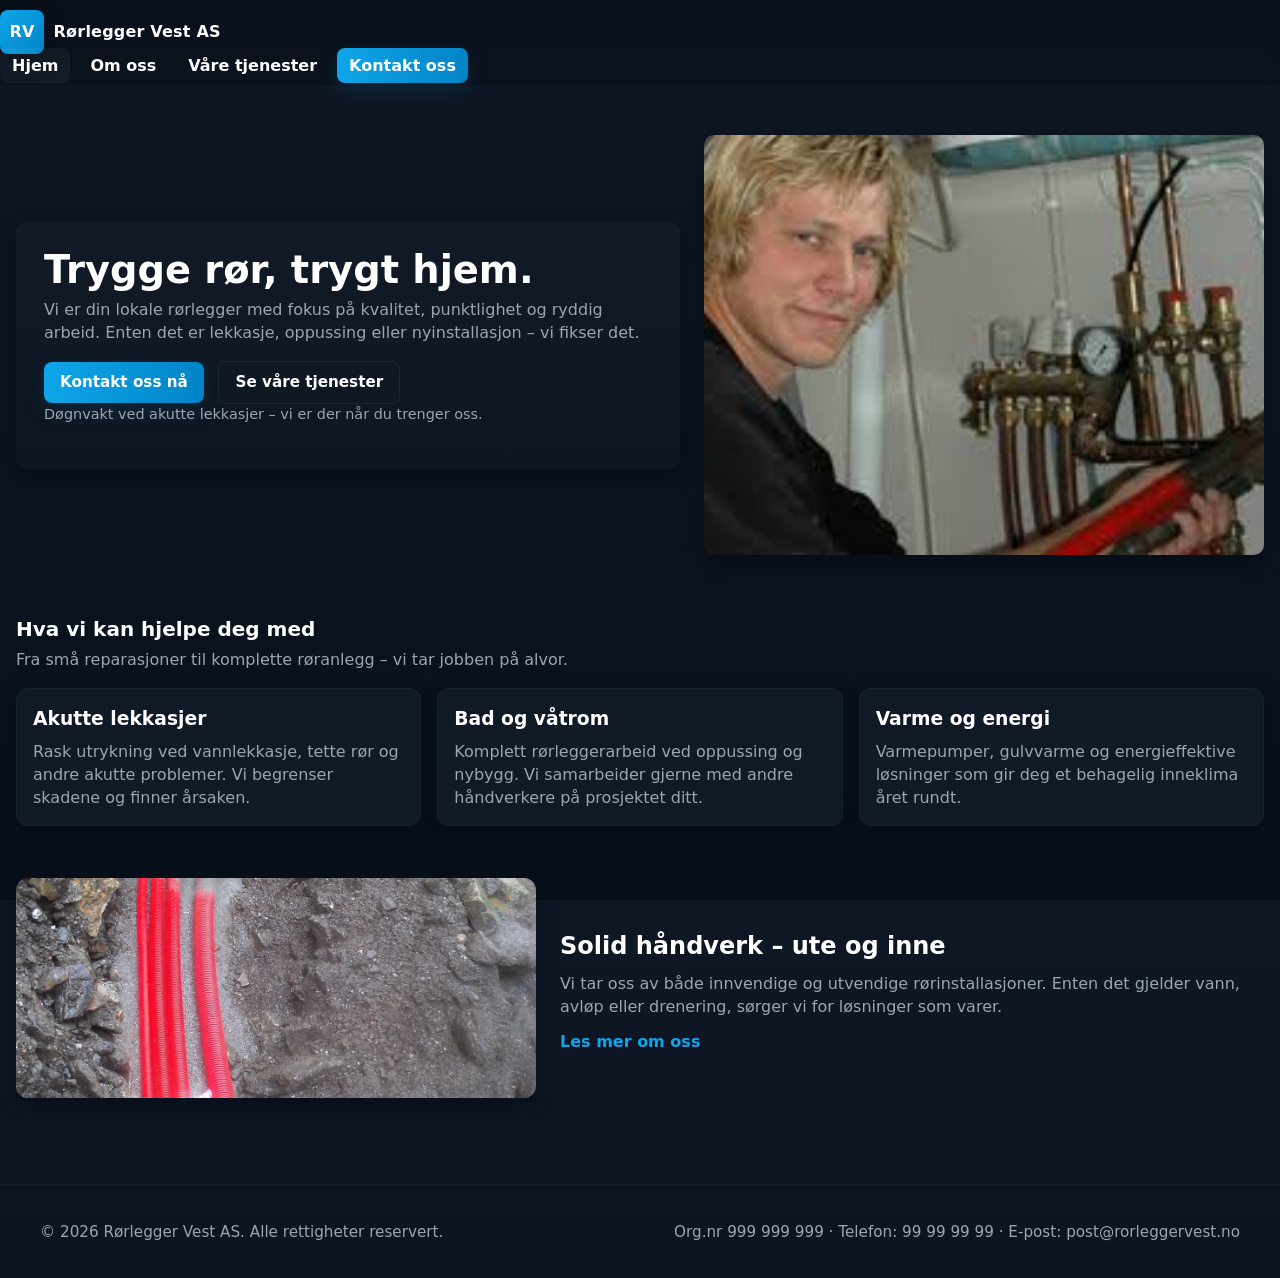
==== index.html @ 0f8c8daa "Rename index.html.txt to index.html" ====
<!DOCTYPE html>
<html lang="no">
<head>
    <meta charset="UTF-8">
    <meta name="viewport" content="width=device-width, initial-scale=1.0">
    <title>Rørlegger Vest AS – Profesjonell rørlegger i ditt nærområde</title>
    <link rel="stylesheet" href="css/style.css">
</head>
<body>
    <header class="site-header">
        <div class="logo">
            <span class="logo-mark">RV</span>
            <span class="logo-text">Rørlegger Vest AS</span>
        </div>

        <input type="checkbox" id="nav-toggle" class="nav-toggle">
        <label for="nav-toggle" class="nav-toggle-label">
            <span></span>
        </label>

        <nav class="main-nav">
            <ul>
                <li><a href="index.html" class="active">Hjem</a></li>
                <li><a href="om-oss.html">Om oss</a></li>
                <li><a href="tjenester.html">Våre tjenester</a></li>
                <li><a href="kontakt-oss.html" class="cta-link">Kontakt oss</a></li>
            </ul>
        </nav>
    </header>

    <main>
        <!-- HERO-SEKSJON -->
        <section class="hero">
            <div class="hero-content">
                <h1>Trygge rør, trygt hjem.</h1>
                <p>
                    Vi er din lokale rørlegger med fokus på kvalitet, punktlighet og ryddig arbeid.
                    Enten det er lekkasje, oppussing eller nyinstallasjon – vi fikser det.
                </p>
                <div class="hero-actions">
                    <a href="kontakt-oss.html" class="btn btn-primary">Kontakt oss nå</a>
                    <a href="tjenester.html" class="btn btn-secondary">Se våre tjenester</a>
                </div>
                <p class="hero-subtext">
                    Døgnvakt ved akutte lekkasjer – vi er der når du trenger oss.
                </p>
            </div>
            <div class="hero-image">
                <img src="img/hero-rorlegger.jpg" alt="Rørlegger med rør og verktøy">
            </div>
        </section>

        <!-- KORTE TJENESTER -->
        <section class="services-preview">
            <div class="section-header">
                <h2>Hva vi kan hjelpe deg med</h2>
                <p>Fra små reparasjoner til komplette røranlegg – vi tar jobben på alvor.</p>
            </div>

            <div class="services-grid">
                <article class="service-card">
                    <h3>Akutte lekkasjer</h3>
                    <p>
                        Rask utrykning ved vannlekkasje, tette rør og andre akutte problemer.
                        Vi begrenser skadene og finner årsaken.
                    </p>
                </article>

                <article class="service-card">
                    <h3>Bad og våtrom</h3>
                    <p>
                        Komplett rørleggerarbeid ved oppussing og nybygg. Vi samarbeider gjerne
                        med andre håndverkere på prosjektet ditt.
                    </p>
                </article>

                <article class="service-card">
                    <h3>Varme og energi</h3>
                    <p>
                        Varmepumper, gulvvarme og energieffektive løsninger som gir deg et
                        behagelig inneklima året rundt.
                    </p>
                </article>
            </div>
        </section>

        <!-- BILDESEKSJON MED RØR UTE -->
        <section class="image-strip">
            <div class="image-strip-image">
                <img src="img/service-ror.jpg" alt="Rørinstallasjon utendørs">
            </div>
            <div class="image-strip-content">
                <h2>Solid håndverk – ute og inne</h2>
                <p>
                    Vi tar oss av både innvendige og utvendige rørinstallasjoner. Enten det gjelder
                    vann, avløp eller drenering, sørger vi for løsninger som varer.
                </p>
                <a href="om-oss.html" class="text-link">Les mer om oss</a>
            </div>
        </section>
    </main>

    <footer class="site-footer">
        <div class="footer-inner">
            <p>© 2026 Rørlegger Vest AS. Alle rettigheter reservert.</p>
            <p class="footer-contact">
                Org.nr 999 999 999 · Telefon: 99 99 99 99 · E-post: post@rorleggervest.no
            </p>
        </div>
    </footer>
</body>
</html>
---- css/style.css ----
/* css/style.css
   Rørlegger-demo — responsiv stil, blå bakgrunn, tydelig CTA, mobilvennlig
*/

/* ========== Root / farger / typografi ========== */
:root{
  --bg: #0f1724;            /* mørk blå bakgrunn */
  --panel: #0b1220;         /* litt mørkere panel */
  --accent: #0ea5e9;        /* klar blå aksent */
  --accent-dark: #0284c7;
  --muted: #9aa6b2;
  --card-bg: #0f1a26;
  --white: #ffffff;
  --radius: 10px;
  --max-width: 1200px;
  --container-padding: 1rem;
  --shadow: 0 6px 18px rgba(2,8,23,0.6);
  --glass: rgba(255,255,255,0.03);
  --font-sans: "Inter", system-ui, -apple-system, "Segoe UI", Roboto, "Helvetica Neue", Arial;
}

/* Enkel reset */
*{box-sizing:border-box}
html,body{height:100%}
body{
  margin:0;
  font-family:var(--font-sans);
  background: linear-gradient(180deg,var(--bg) 0%, #07101a 100%);
  color:var(--white);
  -webkit-font-smoothing:antialiased;
  -moz-osx-font-smoothing:grayscale;
  line-height:1.45;
  font-size:16px;
}

/* Begrens bredde og sentrer innhold */
.container{
  max-width:var(--max-width);
  margin:0 auto;
  padding:0 var(--container-padding);
}

/* ========== Header / navigasjon ========== */
.site-header{
  position:sticky;
  top:0;
  z-index:60;
  backdrop-filter: blur(6px);
  background: linear-gradient(180deg, rgba(6,12,20,0.6), rgba(6,12,20,0.35));
  border-bottom: 1px solid rgba(255,255,255,0.03);
  padding:0.6rem 0;
}

.site-header .container{
  display:flex;
  align-items:center;
  gap:1rem;
  justify-content:space-between;
}

/* Logo */
.logo{
  display:flex;
  align-items:center;
  gap:0.6rem;
  font-weight:700;
  letter-spacing:0.2px;
}
.logo-mark{
  display:inline-flex;
  align-items:center;
  justify-content:center;
  width:44px;
  height:44px;
  background:linear-gradient(135deg,var(--accent),var(--accent-dark));
  color:var(--white);
  border-radius:8px;
  font-weight:800;
  box-shadow: var(--shadow);
}
.logo-text{font-size:1rem}

/* Nav - mobilvennlig hamburger (checkbox hack) */
.nav-toggle{display:none}
.nav-toggle-label{
  display:inline-block;
  width:44px;
  height:44px;

  border-radius:8px;
  cursor:pointer;
  position:relative;
}
.nav-toggle-label span,
.nav-toggle-label span::before,
.nav-toggle-label span::after{
  display:block;
  background:var(--white);
  height:2px;
  width:20px;
  border-radius:2px;
  transition:all .25s ease;
  position:relative;
}
.nav-toggle-label span::before,
.nav-toggle-label span::after{
  content:"";
  position:absolute;
  left:0;
}
.nav-toggle-label span::before{top:-6px}
.nav-toggle-label span::after{top:6px}

/* Desktop nav hidden on small screens */
.main-nav{
  display:none;
}
.main-nav ul{
  list-style:none;
  margin:0;
  padding:0;
  display:flex;
  gap:1rem;
  align-items:center;
}
.main-nav a{
  color:var(--white);
  text-decoration:none;
  padding:0.5rem 0.75rem;
  border-radius:8px;
  font-weight:600;
  transition:background .15s ease, color .15s ease;
}
.main-nav a:hover{background:var(--glass)}
.main-nav a.active{background:rgba(255,255,255,0.04)}

/* CTA link styling */
.cta-link{
  background:linear-gradient(90deg,var(--accent),var(--accent-dark));
  color:var(--white);
  box-shadow: 0 6px 18px rgba(2,132,199,0.18);
}

/* ========== HERO (mobil først) ========== */
.hero{
  display:grid;
  grid-template-columns:1fr;
  gap:1.25rem;
  align-items:center;
  padding:2rem var(--container-padding);
  margin-top:0.5rem;
}
.hero-content{
  background: linear-gradient(180deg, rgba(255,255,255,0.02), rgba(255,255,255,0.01));
  padding:1.25rem;
  border-radius:var(--radius);
  box-shadow:var(--shadow);
}
.hero h1{
  margin:0 0 0.5rem 0;
  font-size:1.6rem;
  line-height:1.05;
  color:var(--white);
}
.hero p{color:var(--muted); margin:0 0 1rem 0}
.hero-subtext{color:var(--muted); font-size:0.9rem; margin-top:0.75rem}

/* Buttons */
.btn{
  display:inline-block;
  text-decoration:none;
  padding:0.6rem 1rem;
  border-radius:8px;
  font-weight:700;
  font-size:0.95rem;
  margin-right:0.6rem;
}
.btn-primary{
  background:linear-gradient(90deg,var(--accent),var(--accent-dark));
  color:var(--white);
  box-shadow: 0 8px 24px rgba(2,132,199,0.14);
}
.btn-secondary{
  background:transparent;
  color:var(--white);
  border:1px solid rgba(255,255,255,0.06);
}

/* Hero image */
.hero-image{
  border-radius:var(--radius);
  overflow:hidden;
  box-shadow:var(--shadow);
}
.hero-image img{
  display:block;
  width:100%;
  height:260px;
  object-fit:cover;
  vertical-align:middle;
}

/* ========== Services preview ========== */
.services-preview{
  padding:1.25rem var(--container-padding) 2rem;
}
.section-header h2{margin:0 0 0.25rem 0; font-size:1.25rem}
.section-header p{color:var(--muted); margin:0 0 1rem 0}

/* Grid for tjenestekort */
.services-grid{
  display:grid;
  grid-template-columns:1fr;
  gap:1rem;
}
.service-card{
  background:var(--card-bg);
  padding:1rem;
  border-radius:12px;
  border:1px solid rgba(255,255,255,0.03);
  box-shadow: 0 6px 18px rgba(2,8,23,0.45);
}
.service-card h3{margin:0 0 0.5rem 0}
.service-card p{color:var(--muted); margin:0}

/* ========== Image strip (tjenester bilde) ========== */
.image-strip{
  display:grid;
  grid-template-columns:1fr;
  gap:1rem;
  align-items:center;
  padding:1.25rem var(--container-padding) 2.5rem;
}
.image-strip-image img{
  width:100%;
  height:220px;
  object-fit:cover;
  border-radius:12px;
  box-shadow:var(--shadow);
}
.image-strip-content h2{margin:0 0 0.5rem 0}
.image-strip-content p{color:var(--muted); margin:0 0 0.75rem 0}
.text-link{
  color:var(--accent);
  text-decoration:none;
  font-weight:700;
}

/* ========== Footer ========== */
.site-footer{
  border-top:1px solid rgba(255,255,255,0.03);
  padding:1.25rem var(--container-padding);
  margin-top:2rem;
  background:transparent;
}
.footer-inner{
  max-width:var(--max-width);
  margin:0 auto;
  display:flex;
  flex-direction:column;
  gap:0.5rem;
  color:var(--muted);
  text-align:center;
  font-size:0.95rem;
}

/* ========== Fokus og tilgjengelighet ========== */
a:focus, button:focus, input:focus{
  outline:3px solid rgba(14,165,233,0.18);
  outline-offset:3px;
  border-radius:6px;
}

/* ========== Større skjermer (tablet / desktop) ========== */
@media (min-width:720px){
  .nav-toggle-label{display:none}
  .main-nav{display:block}
  .main-nav ul{gap:0.5rem}
  .hero{
    grid-template-columns: 1fr 520px;
    gap:1.5rem;
    padding:2.5rem var(--container-padding);
  }
  .hero h1{font-size:2rem}
  .hero-image img{height:420px}
  .services-grid{grid-template-columns:repeat(3,1fr)}
  .image-strip{grid-template-columns:520px 1fr; gap:1.5rem; padding-bottom:3rem}
  .footer-inner{flex-direction:row; justify-content:space-between; text-align:left}
}

/* Større desktop */
@media (min-width:1100px){
  .hero{grid-template-columns:1fr 560px}
  .hero-content{padding:1.75rem}
  .hero h1{font-size:2.4rem}
}

/* ========== Mobil meny (når checkbox er aktiv) ========== */
@media (max-width:719px){
  /* Når nav-toggle er checked, vis meny som overlay */
  .nav-toggle:checked ~ .main-nav{
    display:block;
    position:fixed;
    inset:64px 12px auto 12px;
    background:linear-gradient(180deg, rgba(6,12,20,0.98), rgba(6,12,20,0.96));
    border-radius:12px;
    padding:1rem;
    box-shadow:0 12px 40px rgba(2,8,23,0.7);
  }
  .main-nav ul{flex-direction:column; gap:0.5rem}
  .main-nav a{display:block; padding:0.75rem 1rem}
  /* animasjon av hamburger til kryss */
  .nav-toggle:checked + .nav-toggle-label span{
    background:transparent;
  }
  .nav-toggle:checked + .nav-toggle-label span::before{
    transform:rotate(45deg) translate(4px,4px);
    top:0;
  }
  .nav-toggle:checked + .nav-toggle-label span::after{
    transform:rotate(-45deg) translate(4px,-4px);
    top:0;
  }
}

/* ========== Små justeringer ========== */
@media (prefers-reduced-motion:reduce){
  *{transition:none !important}
}
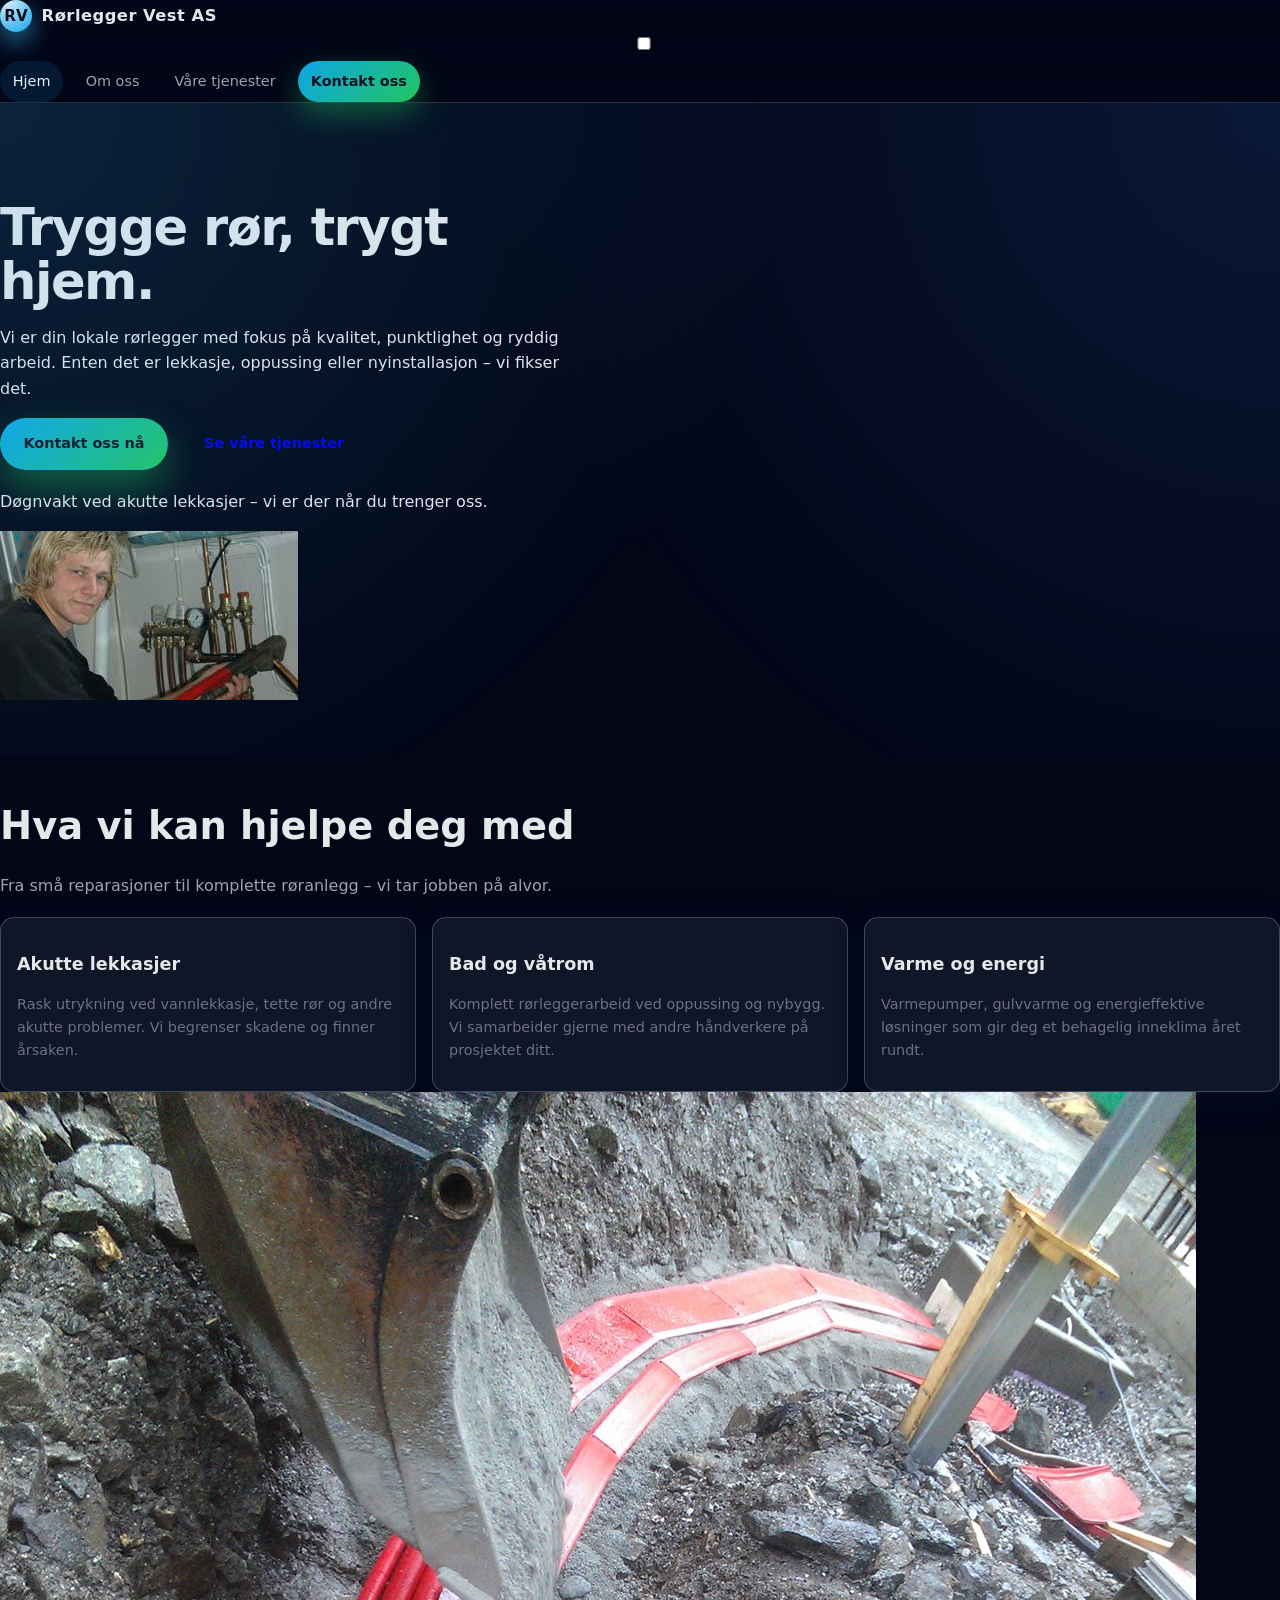
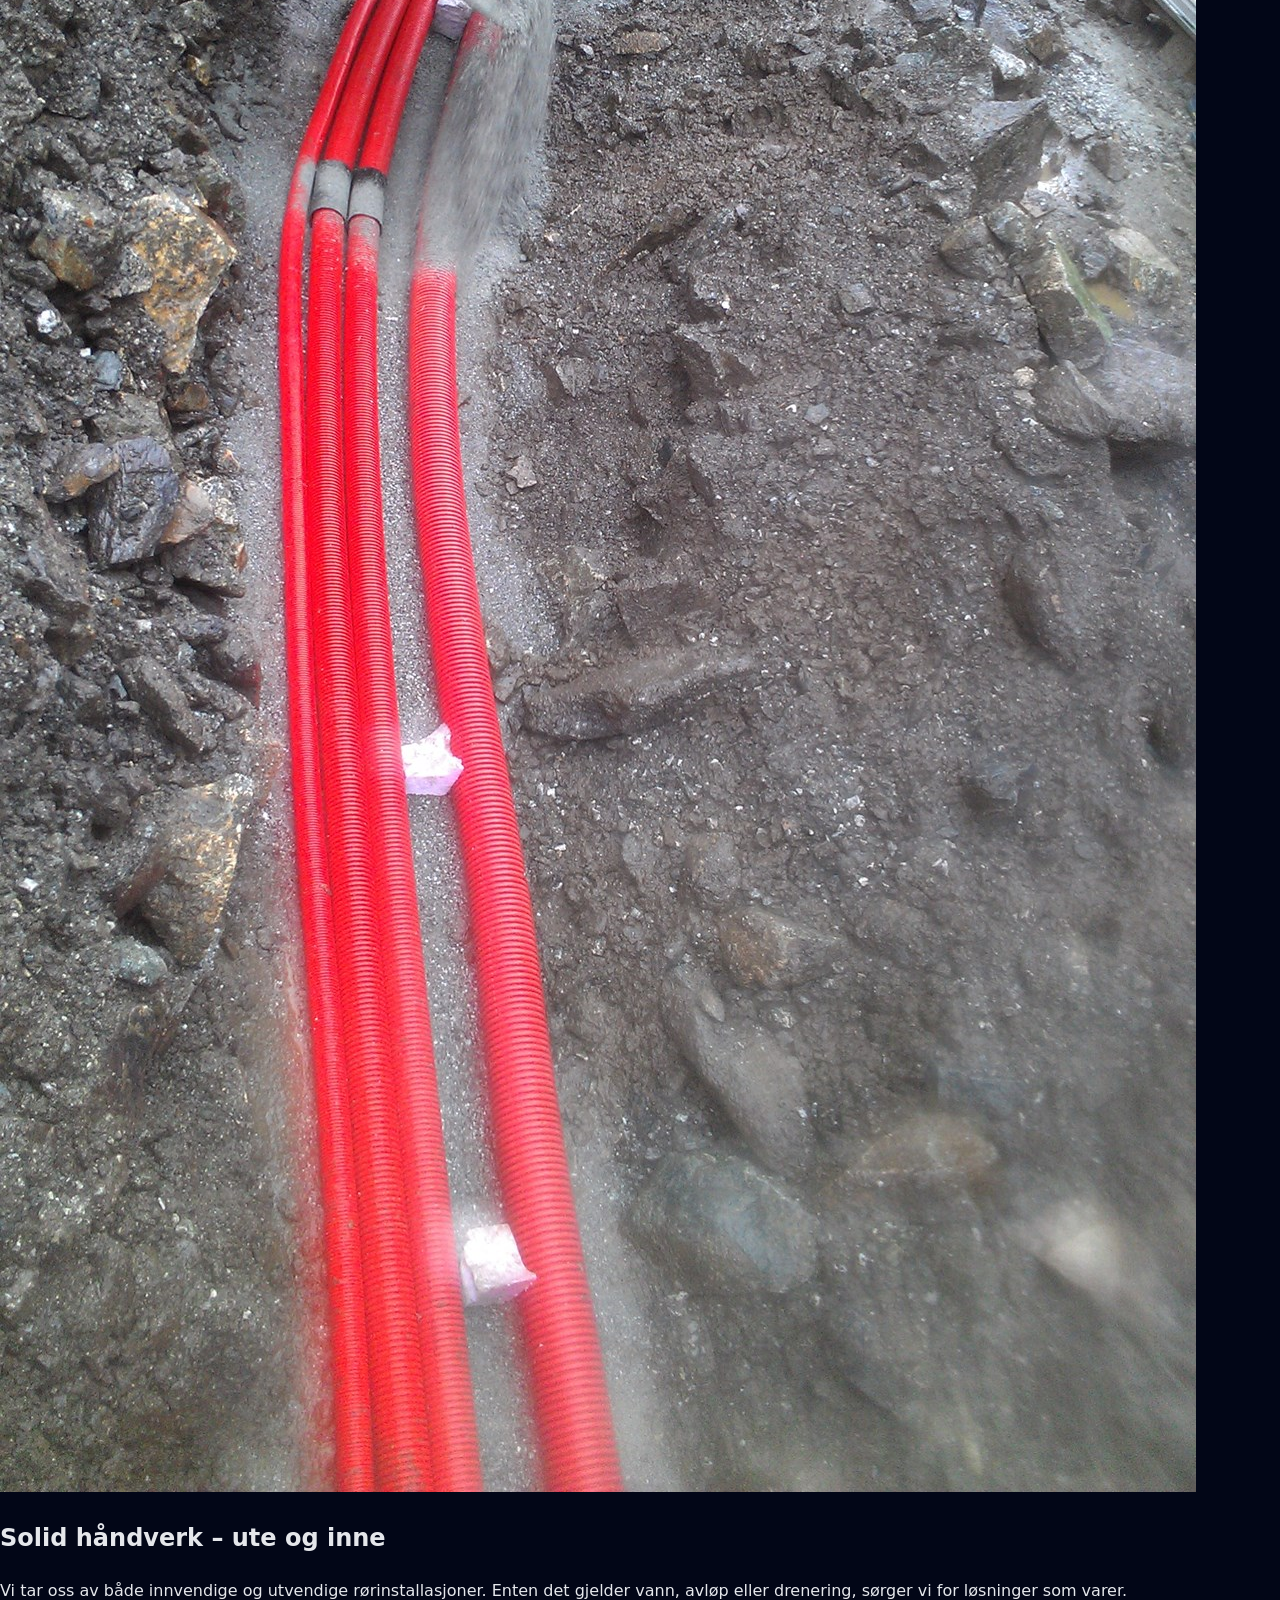
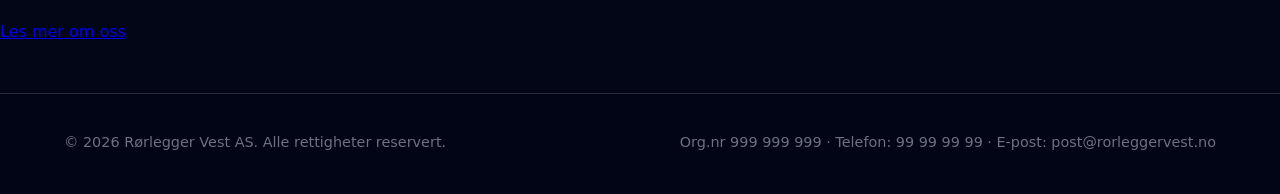
==== commit 001982c8: "Implement navigation toggle functionality Added a script to manage navigation button and menu intera" ====
--- a/index.html
+++ b/index.html
@@ -108,5 +108,41 @@
             </p>
         </div>
     </footer>
+    <script>
+(function(){
+  const btn = document.getElementById('nav-button');
+  const nav = document.getElementById('main-nav');
+  if(!btn || !nav) return;
+
+  function setOpen(open){
+    nav.classList.toggle('open', open);
+    btn.setAttribute('aria-expanded', String(open));
+  }
+
+  btn.addEventListener('click', function(){
+    const isOpen = nav.classList.contains('open');
+    setOpen(!isOpen);
+  });
+
+  nav.addEventListener('click', function(e){
+    if(e.target.tagName === 'A' && nav.classList.contains('open')){
+      setOpen(false);
+    }
+  });
+
+  document.addEventListener('keydown', function(e){
+    if(e.key === 'Escape' && nav.classList.contains('open')){
+      setOpen(false);
+    }
+  });
+
+  window.addEventListener('resize', function(){
+    if(window.innerWidth > 768 && nav.classList.contains('open')){
+      setOpen(false);
+    }
+  });
+})();
+</script>
+
 </body>
 </html>
--- a/css/style.css
+++ b/css/style.css
@@ -1,329 +1,580 @@
-/* css/style.css
-   Rørlegger-demo — responsiv stil, blå bakgrunn, tydelig CTA, mobilvennlig
-*/
-
-/* ========== Root / farger / typografi ========== */
-:root{
-  --bg: #0f1724;            /* mørk blå bakgrunn */
-  --panel: #0b1220;         /* litt mørkere panel */
-  --accent: #0ea5e9;        /* klar blå aksent */
-  --accent-dark: #0284c7;
-  --muted: #9aa6b2;
-  --card-bg: #0f1a26;
-  --white: #ffffff;
-  --radius: 10px;
+/* =========================================
+   DESIGN SYSTEM
+========================================= */
+
+:root {
+  /* Layout */
   --max-width: 1200px;
-  --container-padding: 1rem;
-  --shadow: 0 6px 18px rgba(2,8,23,0.6);
-  --glass: rgba(255,255,255,0.03);
-  --font-sans: "Inter", system-ui, -apple-system, "Segoe UI", Roboto, "Helvetica Neue", Arial;
-}
-
-/* Enkel reset */
-*{box-sizing:border-box}
-html,body{height:100%}
-body{
-  margin:0;
-  font-family:var(--font-sans);
-  background: linear-gradient(180deg,var(--bg) 0%, #07101a 100%);
-  color:var(--white);
-  -webkit-font-smoothing:antialiased;
-  -moz-osx-font-smoothing:grayscale;
-  line-height:1.45;
-  font-size:16px;
-}
-
-/* Begrens bredde og sentrer innhold */
-.container{
-  max-width:var(--max-width);
-  margin:0 auto;
-  padding:0 var(--container-padding);
-}
-
-/* ========== Header / navigasjon ========== */
-.site-header{
-  position:sticky;
-  top:0;
-  z-index:60;
-  backdrop-filter: blur(6px);
-  background: linear-gradient(180deg, rgba(6,12,20,0.6), rgba(6,12,20,0.35));
-  border-bottom: 1px solid rgba(255,255,255,0.03);
-  padding:0.6rem 0;
-}
-
-.site-header .container{
-  display:flex;
-  align-items:center;
-  gap:1rem;
-  justify-content:space-between;
+  --page-padding: 1.5rem;
+  --radius-sm: 8px;
+  --radius-md: 14px;
+  --radius-lg: 22px;
+
+  /* Farger */
+  --bg-body: #020617;
+  --bg-elevated: #020617;
+  --bg-soft: #0b1220;
+  --bg-soft-alt: #020617;
+  --border-subtle: rgba(148, 163, 184, 0.18);
+
+  --text-main: #e5e7eb;
+  --text-muted: #9ca3af;
+  --text-soft: #6b7280;
+
+  --accent: #0ea5e9;
+  --accent-soft: rgba(14, 165, 233, 0.12);
+  --accent-strong: #0284c7;
+  --accent-gradient: linear-gradient(135deg, #0ea5e9, #22c55e);
+
+  --danger: #f97373;
+
+  /* Skygger */
+  --shadow-soft: 0 18px 45px rgba(15, 23, 42, 0.55);
+  --shadow-subtle: 0 10px 30px rgba(15, 23, 42, 0.4);
+
+  /* Typografi */
+  --font-base: 16px;
+  --font-family: system-ui, -apple-system, BlinkMacSystemFont, "SF Pro Text",
+    "Segoe UI", Roboto, sans-serif;
+
+  --font-size-xs: 0.78rem;
+  --font-size-sm: 0.9rem;
+  --font-size-md: 1rem;
+  --font-size-lg: 1.1rem;
+  --font-size-xl: 1.35rem;
+  --font-size-2xl: clamp(1.8rem, 3vw, 2.4rem);
+  --font-size-3xl: clamp(2.4rem, 4vw, 3.2rem);
+}
+
+/* =========================================
+   RESET / BASE
+========================================= */
+
+*,
+*::before,
+*::after {
+  box-sizing: border-box;
+}
+
+html {
+  font-size: var(--font-base);
+  -webkit-font-smoothing: antialiased;
+  text-rendering: optimizeLegibility;
+}
+
+body {
+  margin: 0;
+  font-family: var(--font-family);
+  background: radial-gradient(circle at top, #020617 0, #020617 40%, #020617 100%);
+  color: var(--text-main);
+  line-height: 1.6;
+}
+
+/* =========================================
+   LAYOUT HELPERS
+========================================= */
+
+.container {
+  max-width: var(--max-width);
+  margin: 0 auto;
+  padding: 0 var(--page-padding);
+}
+
+/* =========================================
+   HEADER & NAV
+========================================= */
+
+.site-header {
+  position: sticky;
+  top: 0;
+  z-index: 100;
+  backdrop-filter: blur(18px);
+  background: linear-gradient(
+    to bottom,
+    rgba(2, 6, 23, 0.96),
+    rgba(2, 6, 23, 0.9),
+    rgba(2, 6, 23, 0.85)
+  );
+  border-bottom: 1px solid rgba(148, 163, 184, 0.25);
+}
+
+.header-inner {
+  display: flex;
+  align-items: center;
+  justify-content: space-between;
+  gap: 1.25rem;
+  padding: 0.9rem 0;
 }
 
 /* Logo */
-.logo{
-  display:flex;
-  align-items:center;
-  gap:0.6rem;
-  font-weight:700;
-  letter-spacing:0.2px;
-}
-.logo-mark{
-  display:inline-flex;
-  align-items:center;
-  justify-content:center;
-  width:44px;
-  height:44px;
-  background:linear-gradient(135deg,var(--accent),var(--accent-dark));
-  color:var(--white);
-  border-radius:8px;
-  font-weight:800;
-  box-shadow: var(--shadow);
-}
-.logo-text{font-size:1rem}
-
-/* Nav - mobilvennlig hamburger (checkbox hack) */
-.nav-toggle{display:none}
-.nav-toggle-label{
-  display:inline-block;
-  width:44px;
-  height:44px;
-
-  border-radius:8px;
-  cursor:pointer;
-  position:relative;
-}
-.nav-toggle-label span,
-.nav-toggle-label span::before,
-.nav-toggle-label span::after{
-  display:block;
-  background:var(--white);
-  height:2px;
-  width:20px;
-  border-radius:2px;
-  transition:all .25s ease;
-  position:relative;
-}
-.nav-toggle-label span::before,
-.nav-toggle-label span::after{
-  content:"";
-  position:absolute;
-  left:0;
-}
-.nav-toggle-label span::before{top:-6px}
-.nav-toggle-label span::after{top:6px}
-
-/* Desktop nav hidden on small screens */
-.main-nav{
-  display:none;
-}
-.main-nav ul{
-  list-style:none;
-  margin:0;
-  padding:0;
-  display:flex;
-  gap:1rem;
-  align-items:center;
-}
-.main-nav a{
-  color:var(--white);
-  text-decoration:none;
-  padding:0.5rem 0.75rem;
-  border-radius:8px;
-  font-weight:600;
-  transition:background .15s ease, color .15s ease;
-}
-.main-nav a:hover{background:var(--glass)}
-.main-nav a.active{background:rgba(255,255,255,0.04)}
-
-/* CTA link styling */
-.cta-link{
-  background:linear-gradient(90deg,var(--accent),var(--accent-dark));
-  color:var(--white);
-  box-shadow: 0 6px 18px rgba(2,132,199,0.18);
-}
-
-/* ========== HERO (mobil først) ========== */
-.hero{
-  display:grid;
-  grid-template-columns:1fr;
-  gap:1.25rem;
-  align-items:center;
-  padding:2rem var(--container-padding);
-  margin-top:0.5rem;
-}
-.hero-content{
-  background: linear-gradient(180deg, rgba(255,255,255,0.02), rgba(255,255,255,0.01));
-  padding:1.25rem;
-  border-radius:var(--radius);
-  box-shadow:var(--shadow);
-}
-.hero h1{
-  margin:0 0 0.5rem 0;
-  font-size:1.6rem;
-  line-height:1.05;
-  color:var(--white);
-}
-.hero p{color:var(--muted); margin:0 0 1rem 0}
-.hero-subtext{color:var(--muted); font-size:0.9rem; margin-top:0.75rem}
-
-/* Buttons */
-.btn{
-  display:inline-block;
-  text-decoration:none;
-  padding:0.6rem 1rem;
-  border-radius:8px;
-  font-weight:700;
-  font-size:0.95rem;
-  margin-right:0.6rem;
-}
-.btn-primary{
-  background:linear-gradient(90deg,var(--accent),var(--accent-dark));
-  color:var(--white);
-  box-shadow: 0 8px 24px rgba(2,132,199,0.14);
-}
-.btn-secondary{
-  background:transparent;
-  color:var(--white);
-  border:1px solid rgba(255,255,255,0.06);
-}
-
-/* Hero image */
-.hero-image{
-  border-radius:var(--radius);
-  overflow:hidden;
-  box-shadow:var(--shadow);
-}
-.hero-image img{
-  display:block;
-  width:100%;
-  height:260px;
-  object-fit:cover;
-  vertical-align:middle;
-}
-
-/* ========== Services preview ========== */
-.services-preview{
-  padding:1.25rem var(--container-padding) 2rem;
-}
-.section-header h2{margin:0 0 0.25rem 0; font-size:1.25rem}
-.section-header p{color:var(--muted); margin:0 0 1rem 0}
-
-/* Grid for tjenestekort */
-.services-grid{
-  display:grid;
-  grid-template-columns:1fr;
-  gap:1rem;
-}
-.service-card{
-  background:var(--card-bg);
-  padding:1rem;
-  border-radius:12px;
-  border:1px solid rgba(255,255,255,0.03);
-  box-shadow: 0 6px 18px rgba(2,8,23,0.45);
-}
-.service-card h3{margin:0 0 0.5rem 0}
-.service-card p{color:var(--muted); margin:0}
-
-/* ========== Image strip (tjenester bilde) ========== */
-.image-strip{
-  display:grid;
-  grid-template-columns:1fr;
-  gap:1rem;
-  align-items:center;
-  padding:1.25rem var(--container-padding) 2.5rem;
-}
-.image-strip-image img{
-  width:100%;
-  height:220px;
-  object-fit:cover;
-  border-radius:12px;
-  box-shadow:var(--shadow);
-}
-.image-strip-content h2{margin:0 0 0.5rem 0}
-.image-strip-content p{color:var(--muted); margin:0 0 0.75rem 0}
-.text-link{
-  color:var(--accent);
-  text-decoration:none;
-  font-weight:700;
-}
-
-/* ========== Footer ========== */
-.site-footer{
-  border-top:1px solid rgba(255,255,255,0.03);
-  padding:1.25rem var(--container-padding);
-  margin-top:2rem;
-  background:transparent;
-}
-.footer-inner{
-  max-width:var(--max-width);
-  margin:0 auto;
-  display:flex;
-  flex-direction:column;
-  gap:0.5rem;
-  color:var(--muted);
-  text-align:center;
-  font-size:0.95rem;
-}
-
-/* ========== Fokus og tilgjengelighet ========== */
-a:focus, button:focus, input:focus{
-  outline:3px solid rgba(14,165,233,0.18);
-  outline-offset:3px;
-  border-radius:6px;
-}
-
-/* ========== Større skjermer (tablet / desktop) ========== */
-@media (min-width:720px){
-  .nav-toggle-label{display:none}
-  .main-nav{display:block}
-  .main-nav ul{gap:0.5rem}
-  .hero{
-    grid-template-columns: 1fr 520px;
-    gap:1.5rem;
-    padding:2.5rem var(--container-padding);
-  }
-  .hero h1{font-size:2rem}
-  .hero-image img{height:420px}
-  .services-grid{grid-template-columns:repeat(3,1fr)}
-  .image-strip{grid-template-columns:520px 1fr; gap:1.5rem; padding-bottom:3rem}
-  .footer-inner{flex-direction:row; justify-content:space-between; text-align:left}
-}
-
-/* Større desktop */
-@media (min-width:1100px){
-  .hero{grid-template-columns:1fr 560px}
-  .hero-content{padding:1.75rem}
-  .hero h1{font-size:2.4rem}
-}
-
-/* ========== Mobil meny (når checkbox er aktiv) ========== */
-@media (max-width:719px){
-  /* Når nav-toggle er checked, vis meny som overlay */
-  .nav-toggle:checked ~ .main-nav{
-    display:block;
-    position:fixed;
-    inset:64px 12px auto 12px;
-    background:linear-gradient(180deg, rgba(6,12,20,0.98), rgba(6,12,20,0.96));
-    border-radius:12px;
-    padding:1rem;
-    box-shadow:0 12px 40px rgba(2,8,23,0.7);
-  }
-  .main-nav ul{flex-direction:column; gap:0.5rem}
-  .main-nav a{display:block; padding:0.75rem 1rem}
-  /* animasjon av hamburger til kryss */
-  .nav-toggle:checked + .nav-toggle-label span{
-    background:transparent;
-  }
-  .nav-toggle:checked + .nav-toggle-label span::before{
-    transform:rotate(45deg) translate(4px,4px);
-    top:0;
-  }
-  .nav-toggle:checked + .nav-toggle-label span::after{
-    transform:rotate(-45deg) translate(4px,-4px);
-    top:0;
-  }
-}
-
-/* ========== Små justeringer ========== */
-@media (prefers-reduced-motion:reduce){
-  *{transition:none !important}
-}
+.logo {
+  display: flex;
+  align-items: center;
+  gap: 0.6rem;
+}
+
+.logo-mark {
+  width: 32px;
+  height: 32px;
+  border-radius: 999px;
+  background: radial-gradient(circle at 20% 0, #e0f2fe, #0ea5e9);
+  display: inline-flex;
+  align-items: center;
+  justify-content: center;
+  font-weight: 800;
+  font-size: 0.95rem;
+  color: #0b1120;
+  box-shadow: 0 10px 25px rgba(56, 189, 248, 0.6);
+}
+
+.logo-text {
+  font-weight: 650;
+  letter-spacing: 0.03em;
+  font-size: 1.02rem;
+}
+
+/* Nav desktop */
+.main-nav {
+  display: flex;
+}
+
+.main-nav ul {
+  display: flex;
+  align-items: center;
+  gap: 0.6rem;
+  list-style: none;
+  margin: 0;
+  padding: 0;
+}
+
+.main-nav a {
+  display: inline-flex;
+  align-items: center;
+  gap: 0.35rem;
+  padding: 0.55rem 0.8rem;
+  border-radius: 999px;
+  font-size: var(--font-size-sm);
+  color: var(--text-muted);
+  text-decoration: none;
+  transition: background 0.16s ease, color 0.16s ease, transform 0.12s ease;
+}
+
+.main-nav a:hover {
+  background: rgba(15, 23, 42, 0.9);
+  color: var(--text-main);
+  transform: translateY(-1px);
+}
+
+.main-nav a.active {
+  background: var(--accent-soft);
+  color: #e0f2fe;
+}
+
+.main-nav a.cta-link {
+  background: var(--accent-gradient);
+  color: #0b1120;
+  font-weight: 600;
+  box-shadow: 0 12px 30px rgba(34, 197, 94, 0.4);
+}
+
+.main-nav a.cta-link:hover {
+  transform: translateY(-1px) scale(1.01);
+}
+
+/* Hamburger */
+.nav-toggle-label {
+  display: none;
+  background: none;
+  border: none;
+  cursor: pointer;
+  padding: 0.35rem;
+  border-radius: 999px;
+  transition: background 0.15s ease;
+}
+
+.nav-toggle-label span {
+  display: block;
+  width: 22px;
+  height: 2px;
+  border-radius: 999px;
+  background: #e5e7eb;
+  margin: 4px 0;
+  transition: transform 0.18s ease, opacity 0.18s ease;
+}
+
+/* =========================================
+   HERO
+========================================= */
+
+.hero {
+  position: relative;
+  padding: 3.5rem 0 3rem;
+}
+
+.hero::before {
+  content: "";
+  position: absolute;
+  inset: 0;
+  background:
+    radial-gradient(circle at top left, rgba(56, 189, 248, 0.18), transparent 55%),
+    radial-gradient(circle at top right, rgba(59, 130, 246, 0.16), transparent 55%);
+  opacity: 0.9;
+  pointer-events: none;
+}
+
+.hero-inner {
+  position: relative;
+  display: grid;
+  grid-template-columns: minmax(0, 1.1fr) minmax(0, 0.9fr);
+  gap: 2.5rem;
+  align-items: center;
+  z-index: 1;
+}
+
+/* Hero content */
+.hero-content {
+  max-width: 560px;
+}
+
+.hero-kicker {
+  font-size: var(--font-size-xs);
+  text-transform: uppercase;
+  letter-spacing: 0.18em;
+  color: var(--accent);
+  margin-bottom: 0.7rem;
+}
+
+.hero-content h1 {
+  font-size: var(--font-size-3xl);
+  line-height: 1.05;
+  font-weight: 800;
+  letter-spacing: -0.03em;
+  margin-bottom: 0.9rem;
+}
+
+.hero-lead {
+  font-size: var(--font-size-lg);
+  color: var(--text-muted);
+  margin-bottom: 1.4rem;
+}
+
+/* Hero actions */
+.hero-actions {
+  display: flex;
+  flex-wrap: wrap;
+  gap: 0.8rem;
+  margin-bottom: 1.2rem;
+}
+
+.btn {
+  display: inline-flex;
+  align-items: center;
+  justify-content: center;
+  gap: 0.4rem;
+  padding: 0.85rem 1.4rem;
+  border-radius: 999px;
+  border: 1px solid transparent;
+  font-size: var(--font-size-sm);
+  font-weight: 600;
+  text-decoration: none;
+  cursor: pointer;
+  transition: background 0.16s ease, color 0.16s ease, transform 0.12s ease,
+    box-shadow 0.16s ease, border-color 0.16s ease;
+}
+
+.btn-primary {
+  background: var(--accent-gradient);
+  color: #0b1120;
+  box-shadow: 0 18px 40px rgba(34, 197, 94, 0.45);
+}
+
+.btn-primary:hover {
+  transform: translateY(-1px) scale(1.01);
+  box-shadow: 0 22px 50px rgba(34, 197, 94, 0.55);
+}
+
+.btn-ghost {
+  background: rgba(15, 23, 42, 0.9);
+  color: var(--text-main);
+  border-color: rgba(148, 163, 184, 0.4);
+}
+
+.btn-ghost:hover {
+  background: rgba(15, 23, 42, 1);
+  border-color: var(--accent);
+}
+
+/* Hero badges */
+.hero-badges {
+  list-style: none;
+  display: flex;
+  flex-wrap: wrap;
+  gap: 0.5rem;
+  padding: 0;
+  margin: 0;
+}
+
+.hero-badges li {
+  font-size: var(--font-size-xs);
+  color: var(--text-soft);
+  padding: 0.35rem 0.7rem;
+  border-radius: 999px;
+  border: 1px solid rgba(148, 163, 184, 0.35);
+  background: rgba(15, 23, 42, 0.85);
+}
+
+/* Hero media */
+.hero-media {
+  display: grid;
+  gap: 0.9rem;
+  align-content: center;
+}
+
+.hero-photo {
+  border-radius: var(--radius-lg);
+  overflow: hidden;
+  border: 1px solid rgba(148, 163, 184, 0.35);
+  box-shadow: var(--shadow-soft);
+  background: radial-gradient(circle at top, #0f172a, #020617);
+}
+
+.hero-photo img {
+  display: block;
+  width: 100%;
+  height: auto;
+  object-fit: cover;
+}
+
+/* Hero stats */
+.hero-stats {
+  display: grid;
+  grid-template-columns: repeat(3, minmax(0, 1fr));
+  gap: 0.6rem;
+}
+
+.stat {
+  background: rgba(15, 23, 42, 0.96);
+  border-radius: var(--radius-md);
+  padding: 0.7rem 0.8rem;
+  border: 1px solid rgba(148, 163, 184, 0.35);
+}
+
+.stat-number {
+  display: block;
+  font-weight: 700;
+  font-size: var(--font-size-xl);
+}
+
+.stat-label {
+  display: block;
+  font-size: var(--font-size-xs);
+  color: var(--text-soft);
+}
+
+/* =========================================
+   SERVICES / CARDS
+========================================= */
+
+.services-preview {
+  margin-top: 2.5rem;
+}
+
+.services-preview h2 {
+  font-size: var(--font-size-2xl);
+  margin-bottom: 0.8rem;
+}
+
+.services-preview p {
+  color: var(--text-muted);
+  font-size: var(--font-size-md);
+}
+
+.services-grid {
+  display: grid;
+  grid-template-columns: repeat(3, minmax(0, 1fr));
+  gap: 1rem;
+  margin-top: 1.2rem;
+}
+
+.service-card {
+  background: rgba(15, 23, 42, 0.96);
+  border-radius: var(--radius-md);
+  padding: 0.9rem 1rem;
+  border: 1px solid rgba(148, 163, 184, 0.35);
+  box-shadow: var(--shadow-subtle);
+}
+
+.service-card h3 {
+  font-size: var(--font-size-lg);
+  margin-bottom: 0.3rem;
+}
+
+.service-card p {
+  font-size: var(--font-size-sm);
+  color: var(--text-soft);
+}
+
+/* =========================================
+   CONTACT / FORM
+========================================= */
+
+form {
+  background: rgba(15, 23, 42, 0.96);
+  border-radius: var(--radius-md);
+  padding: 1.2rem 1.3rem;
+  border: 1px solid rgba(148, 163, 184, 0.35);
+  box-shadow: var(--shadow-subtle);
+}
+
+label {
+  font-size: var(--font-size-sm);
+  color: var(--text-muted);
+}
+
+input,
+textarea {
+  width: 100%;
+  margin-top: 0.25rem;
+  margin-bottom: 0.7rem;
+  padding: 0.65rem 0.75rem;
+  border-radius: var(--radius-sm);
+  border: 1px solid rgba(148, 163, 184, 0.4);
+  background: rgba(15, 23, 42, 0.9);
+  color: var(--text-main);
+  font-family: inherit;
+  font-size: var(--font-size-sm);
+}
+
+input:focus,
+textarea:focus {
+  outline: 2px solid var(--accent);
+  outline-offset: 1px;
+  border-color: var(--accent);
+}
+
+/* =========================================
+   FOOTER
+========================================= */
+
+.site-footer {
+  border-top: 1px solid rgba(148, 163, 184, 0.25);
+  padding: 1.4rem 0 1.6rem;
+  margin-top: 3rem;
+  background: rgba(2, 6, 23, 0.98);
+}
+
+.footer-inner {
+  max-width: var(--max-width);
+  margin: 0 auto;
+  padding: 0 var(--page-padding);
+  display: flex;
+  flex-wrap: wrap;
+  gap: 0.4rem 1.2rem;
+  align-items: center;
+  justify-content: space-between;
+  font-size: var(--font-size-sm);
+  color: var(--text-soft);
+}
+
+.footer-inner a {
+  color: var(--accent);
+  text-decoration: none;
+}
+
+/* =========================================
+   RESPONSIVE
+========================================= */
+
+@media (max-width: 960px) {
+  .hero-inner {
+    grid-template-columns: minmax(0, 1fr);
+  }
+
+  .hero-media {
+    order: -1;
+  }
+
+  .services-grid {
+    grid-template-columns: repeat(2, minmax(0, 1fr));
+  }
+}
+
+@media (max-width: 768px) {
+  .header-inner {
+    padding: 0.7rem 0;
+  }
+
+  .main-nav {
+    display: none;
+  }
+
+  .nav-toggle-label {
+    display: inline-flex;
+    align-items: center;
+    justify-content: center;
+  }
+
+  .main-nav.open {
+    display: block;
+    position: fixed;
+    top: 64px;
+    left: 12px;
+    right: 12px;
+    background: rgba(15, 23, 42, 0.98);
+    border-radius: var(--radius-md);
+    border: 1px solid rgba(148, 163, 184, 0.4);
+    box-shadow: var(--shadow-soft);
+    padding: 0.7rem;
+  }
+
+  .main-nav ul {
+    flex-direction: column;
+    align-items: stretch;
+  }
+
+  .main-nav a {
+    justify-content: space-between;
+    padding: 0.8rem 0.9rem;
+    font-size: var(--font-size-md);
+  }
+
+  .hero {
+    padding: 2.4rem 0 2.2rem;
+  }
+
+  .hero-content h1 {
+    font-size: var(--font-size-2xl);
+  }
+
+  .hero-lead {
+    font-size: var(--font-size-md);
+  }
+
+  .hero-stats {
+    grid-template-columns: repeat(3, minmax(0, 1fr));
+  }
+
+  .services-grid {
+    grid-template-columns: minmax(0, 1fr);
+  }
+
+  .footer-inner {
+    flex-direction: column;
+    align-items: flex-start;
+  }
+}
+
+@media (max-width: 480px) {
+  .hero {
+    padding-top: 2rem;
+  }
+
+  .hero-actions {
+    flex-direction: column;
+    align-items: stretch;
+  }
+
+  .hero-stats {
+    grid-template-columns: repeat(2, minmax(0, 1fr));
+  }
+}
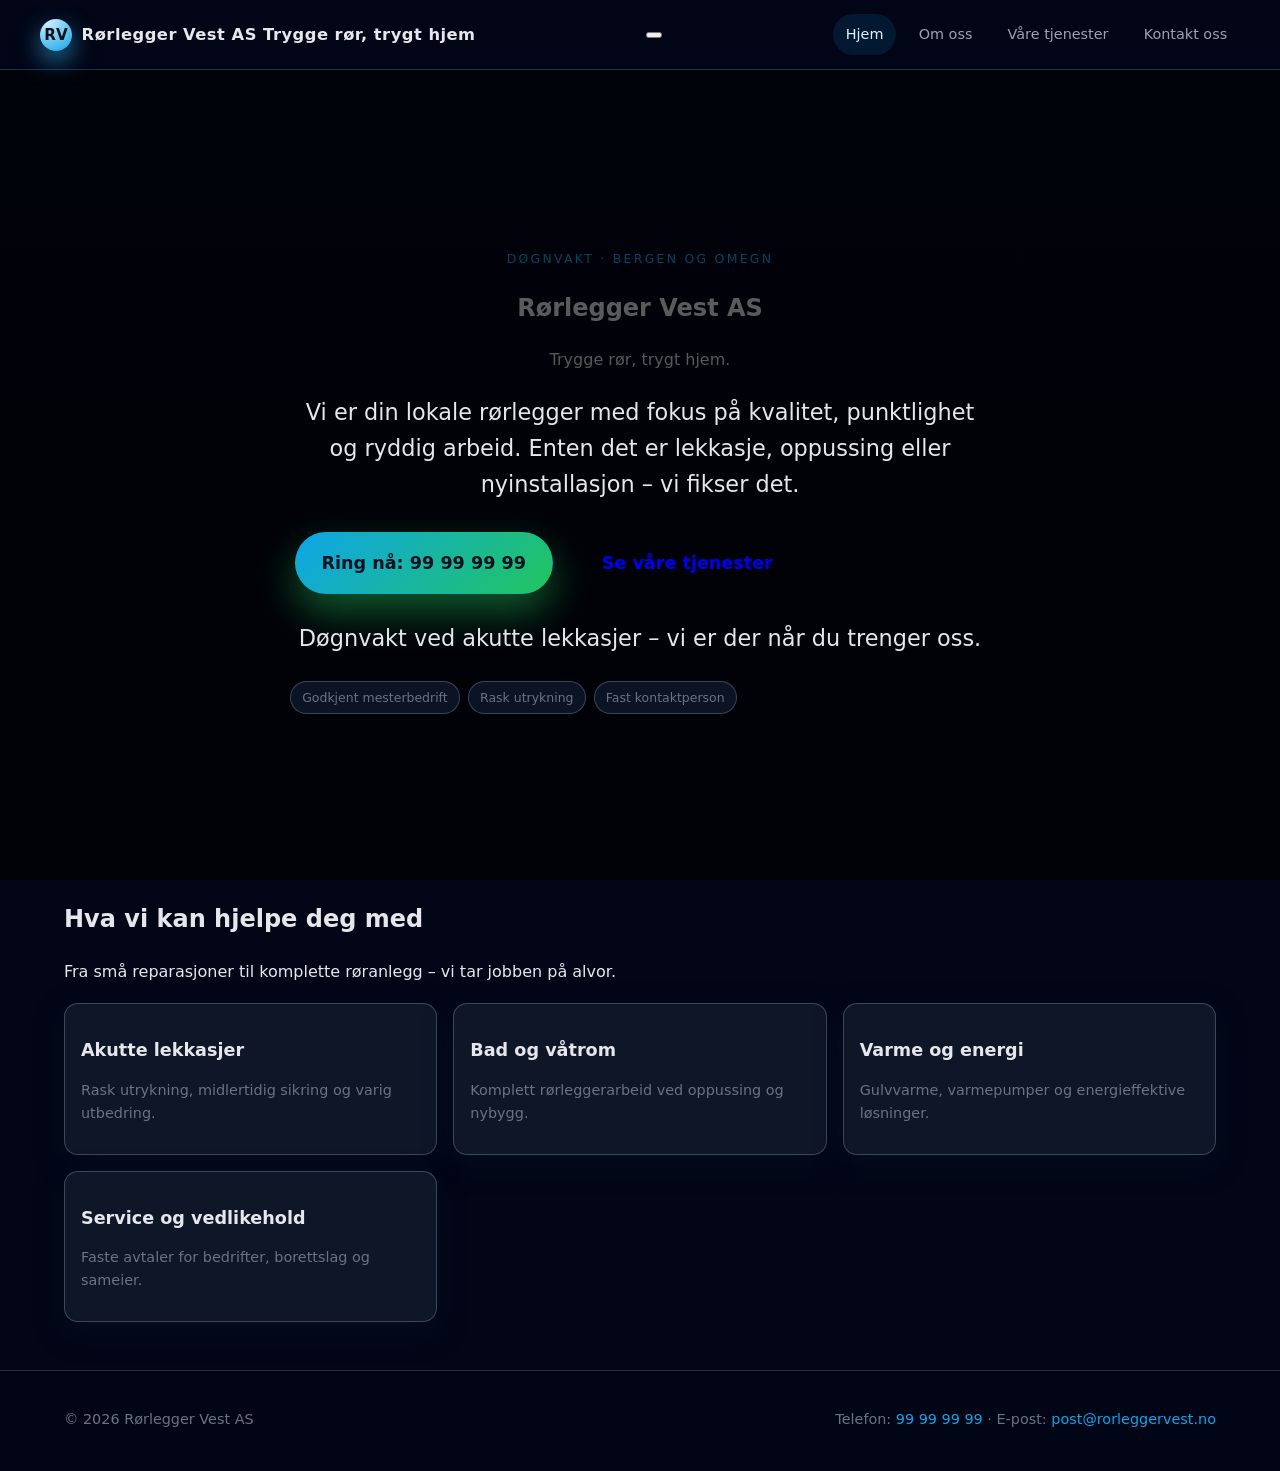
==== commit 34c7cac3: "Refactor index.html for improved structure and content" ====
--- a/index.html
+++ b/index.html
@@ -1,148 +1,141 @@
 <!DOCTYPE html>
 <html lang="no">
 <head>
-    <meta charset="UTF-8">
-    <meta name="viewport" content="width=device-width, initial-scale=1.0">
-    <title>Rørlegger Vest AS – Profesjonell rørlegger i ditt nærområde</title>
-    <link rel="stylesheet" href="css/style.css">
+  <meta charset="utf-8">
+  <meta name="viewport" content="width=device-width,initial-scale=1">
+  <title>Rørlegger Vest AS — Trygge rør, trygt hjem</title>
+  <link rel="stylesheet" href="css/style.css">
+  <meta name="description" content="Rørlegger Vest AS — din lokale rørlegger for lekkasjer, bad, varme og service. Rask utrykning og ryddig arbeid.">
 </head>
 <body>
-    <header class="site-header">
-        <div class="logo">
-            <span class="logo-mark">RV</span>
-            <span class="logo-text">Rørlegger Vest AS</span>
+  <header class="site-header">
+    <div class="container header-inner">
+      <div class="logo">
+        <div class="logo-mark">RV</div>
+        <div class="logo-text">
+          <span class="logo-name">Rørlegger Vest AS</span>
+          <span class="logo-tagline">Trygge rør, trygt hjem</span>
+        </div>
+      </div>
+
+      <button id="nav-button" class="nav-toggle" aria-controls="main-nav" aria-expanded="false" aria-label="Åpne meny">
+        <span></span>
+        <span></span>
+      </button>
+
+      <nav id="main-nav" class="main-nav" aria-label="Hovedmeny">
+        <ul>
+          <li><a href="index.html" class="active">Hjem</a></li>
+          <li><a href="om-oss.html">Om oss</a></li>
+          <li><a href="tjenester.html">Våre tjenester</a></li>
+          <li><a href="kontakt-oss.html" class="nav-cta">Kontakt oss</a></li>
+        </ul>
+      </nav>
+    </div>
+  </header>
+
+  <main>
+    <!-- HERO -->
+    <section class="hero">
+      <div class="hero-overlay"></div>
+      <div class="container hero-inner">
+        <div class="hero-brand">
+          <p class="hero-kicker">Døgnvakt · Bergen og omegn</p>
+          <h1 class="hero-title">Rørlegger Vest AS</h1>
+          <p class="hero-subtitle">Trygge rør, trygt hjem.</p>
         </div>
 
-        <input type="checkbox" id="nav-toggle" class="nav-toggle">
-        <label for="nav-toggle" class="nav-toggle-label">
-            <span></span>
-        </label>
+        <div class="hero-content">
+          <p class="hero-lead">
+            Vi er din lokale rørlegger med fokus på kvalitet, punktlighet og ryddig arbeid.
+            Enten det er lekkasje, oppussing eller nyinstallasjon – vi fikser det.
+          </p>
+          <div class="hero-actions">
+            <a href="tel:+4799999999" class="btn btn-primary">Ring nå: 99 99 99 99</a>
+            <a href="tjenester.html" class="btn btn-secondary">Se våre tjenester</a>
+          </div>
+          <p class="hero-note">Døgnvakt ved akutte lekkasjer – vi er der når du trenger oss.</p>
 
-        <nav class="main-nav">
-            <ul>
-                <li><a href="index.html" class="active">Hjem</a></li>
-                <li><a href="om-oss.html">Om oss</a></li>
-                <li><a href="tjenester.html">Våre tjenester</a></li>
-                <li><a href="kontakt-oss.html" class="cta-link">Kontakt oss</a></li>
-            </ul>
-        </nav>
-    </header>
+          <ul class="hero-badges">
+            <li>Godkjent mesterbedrift</li>
+            <li>Rask utrykning</li>
+            <li>Fast kontaktperson</li>
+          </ul>
+        </div>
+      </div>
+    </section>
 
-    <main>
-        <!-- HERO-SEKSJON -->
-        <section class="hero">
-            <div class="hero-content">
-                <h1>Trygge rør, trygt hjem.</h1>
-                <p>
-                    Vi er din lokale rørlegger med fokus på kvalitet, punktlighet og ryddig arbeid.
-                    Enten det er lekkasje, oppussing eller nyinstallasjon – vi fikser det.
-                </p>
-                <div class="hero-actions">
-                    <a href="kontakt-oss.html" class="btn btn-primary">Kontakt oss nå</a>
-                    <a href="tjenester.html" class="btn btn-secondary">Se våre tjenester</a>
-                </div>
-                <p class="hero-subtext">
-                    Døgnvakt ved akutte lekkasjer – vi er der når du trenger oss.
-                </p>
-            </div>
-            <div class="hero-image">
-                <img src="img/hero-rorlegger.jpg" alt="Rørlegger med rør og verktøy">
-            </div>
-        </section>
+    <!-- TJENESTER-TEASER -->
+    <section class="section section-services">
+      <div class="container">
+        <header class="section-header">
+          <h2>Hva vi kan hjelpe deg med</h2>
+          <p>Fra små reparasjoner til komplette røranlegg – vi tar jobben på alvor.</p>
+        </header>
 
-        <!-- KORTE TJENESTER -->
-        <section class="services-preview">
-            <div class="section-header">
-                <h2>Hva vi kan hjelpe deg med</h2>
-                <p>Fra små reparasjoner til komplette røranlegg – vi tar jobben på alvor.</p>
-            </div>
+        <div class="services-grid">
+          <article class="service-card">
+            <h3>Akutte lekkasjer</h3>
+            <p>Rask utrykning, midlertidig sikring og varig utbedring.</p>
+          </article>
+          <article class="service-card">
+            <h3>Bad og våtrom</h3>
+            <p>Komplett rørleggerarbeid ved oppussing og nybygg.</p>
+          </article>
+          <article class="service-card">
+            <h3>Varme og energi</h3>
+            <p>Gulvvarme, varmepumper og energieffektive løsninger.</p>
+          </article>
+          <article class="service-card">
+            <h3>Service og vedlikehold</h3>
+            <p>Faste avtaler for bedrifter, borettslag og sameier.</p>
+          </article>
+        </div>
+      </div>
+    </section>
+  </main>
 
-            <div class="services-grid">
-                <article class="service-card">
-                    <h3>Akutte lekkasjer</h3>
-                    <p>
-                        Rask utrykning ved vannlekkasje, tette rør og andre akutte problemer.
-                        Vi begrenser skadene og finner årsaken.
-                    </p>
-                </article>
+  <footer class="site-footer">
+    <div class="container footer-inner">
+      <p>© 2026 Rørlegger Vest AS</p>
+      <p>Telefon: <a href="tel:+4799999999">99 99 99 99</a> · E‑post: <a href="mailto:post@rorleggervest.no">post@rorleggervest.no</a></p>
+    </div>
+  </footer>
 
-                <article class="service-card">
-                    <h3>Bad og våtrom</h3>
-                    <p>
-                        Komplett rørleggerarbeid ved oppussing og nybygg. Vi samarbeider gjerne
-                        med andre håndverkere på prosjektet ditt.
-                    </p>
-                </article>
+  <script>
+    (function(){
+      const btn = document.getElementById('nav-button');
+      const nav = document.getElementById('main-nav');
+      if(!btn || !nav) return;
 
-                <article class="service-card">
-                    <h3>Varme og energi</h3>
-                    <p>
-                        Varmepumper, gulvvarme og energieffektive løsninger som gir deg et
-                        behagelig inneklima året rundt.
-                    </p>
-                </article>
-            </div>
-        </section>
+      function setOpen(open){
+        nav.classList.toggle('open', open);
+        btn.setAttribute('aria-expanded', String(open));
+      }
 
-        <!-- BILDESEKSJON MED RØR UTE -->
-        <section class="image-strip">
-            <div class="image-strip-image">
-                <img src="img/service-ror.jpg" alt="Rørinstallasjon utendørs">
-            </div>
-            <div class="image-strip-content">
-                <h2>Solid håndverk – ute og inne</h2>
-                <p>
-                    Vi tar oss av både innvendige og utvendige rørinstallasjoner. Enten det gjelder
-                    vann, avløp eller drenering, sørger vi for løsninger som varer.
-                </p>
-                <a href="om-oss.html" class="text-link">Les mer om oss</a>
-            </div>
-        </section>
-    </main>
+      btn.addEventListener('click', function(){
+        const isOpen = nav.classList.contains('open');
+        setOpen(!isOpen);
+      });
 
-    <footer class="site-footer">
-        <div class="footer-inner">
-            <p>© 2026 Rørlegger Vest AS. Alle rettigheter reservert.</p>
-            <p class="footer-contact">
-                Org.nr 999 999 999 · Telefon: 99 99 99 99 · E-post: post@rorleggervest.no
-            </p>
-        </div>
-    </footer>
-    <script>
-(function(){
-  const btn = document.getElementById('nav-button');
-  const nav = document.getElementById('main-nav');
-  if(!btn || !nav) return;
+      nav.addEventListener('click', function(e){
+        if(e.target.tagName === 'A' && nav.classList.contains('open')){
+          setOpen(false);
+        }
+      });
 
-  function setOpen(open){
-    nav.classList.toggle('open', open);
-    btn.setAttribute('aria-expanded', String(open));
-  }
+      document.addEventListener('keydown', function(e){
+        if(e.key === 'Escape' && nav.classList.contains('open')){
+          setOpen(false);
+        }
+      });
 
-  btn.addEventListener('click', function(){
-    const isOpen = nav.classList.contains('open');
-    setOpen(!isOpen);
-  });
-
-  nav.addEventListener('click', function(e){
-    if(e.target.tagName === 'A' && nav.classList.contains('open')){
-      setOpen(false);
-    }
-  });
-
-  document.addEventListener('keydown', function(e){
-    if(e.key === 'Escape' && nav.classList.contains('open')){
-      setOpen(false);
-    }
-  });
-
-  window.addEventListener('resize', function(){
-    if(window.innerWidth > 768 && nav.classList.contains('open')){
-      setOpen(false);
-    }
-  });
-})();
-</script>
-
+      window.addEventListener('resize', function(){
+        if(window.innerWidth > 768 && nav.classList.contains('open')){
+          setOpen(false);
+        }
+      });
+    })();
+  </script>
 </body>
 </html>
--- a/css/style.css
+++ b/css/style.css
@@ -206,29 +206,66 @@
    HERO
 ========================================= */
 
+/* HERO – PREMIUM FULLSCREEN */
 .hero {
   position: relative;
-  padding: 3.5rem 0 3rem;
-}
-
+  min-height: 90vh;
+  display: flex;
+  align-items: center;
+  justify-content: center; /* gjør at teksten ikke ligger helt til venstre */
+  padding: 4rem 1.5rem;
+  text-align: center; /* gjør teksten balansert */
+  background-image: url("img/DITT-BILDE-HER.jpg");
+  background-size: cover;
+  background-position: center;
+  background-repeat: no-repeat;
+}
+
+/* Mørk overlay for lesbarhet */
 .hero::before {
   content: "";
   position: absolute;
   inset: 0;
-  background:
-    radial-gradient(circle at top left, rgba(56, 189, 248, 0.18), transparent 55%),
-    radial-gradient(circle at top right, rgba(59, 130, 246, 0.16), transparent 55%);
-  opacity: 0.9;
-  pointer-events: none;
-}
-
-.hero-inner {
+  background: linear-gradient(
+    to bottom,
+    rgba(0,0,0,0.55),
+    rgba(0,0,0,0.75)
+  );
+  z-index: 1;
+}
+
+/* Tekstlag */
+.hero-content {
   position: relative;
-  display: grid;
-  grid-template-columns: minmax(0, 1.1fr) minmax(0, 0.9fr);
-  gap: 2.5rem;
-  align-items: center;
-  z-index: 1;
+  z-index: 2;
+  max-width: 700px; /* gjør at teksten ikke blir for bred */
+  margin: 0 auto;
+}
+
+/* Overskrift */
+.hero-content h1 {
+  font-size: clamp(2.2rem, 4vw, 3.6rem);
+  font-weight: 800;
+  line-height: 1.1;
+  margin-bottom: 1rem;
+  color: white;
+}
+
+/* Undertekst */
+.hero-content p {
+  font-size: clamp(1.1rem, 2vw, 1.4rem);
+  color: #e5e7eb;
+  margin-bottom: 1.5rem;
+}
+
+/* Knapper */
+.hero-content .btn {
+  padding: 1rem 1.6rem;
+  font-size: 1.1rem;
+  border-radius: 999px;
+  margin: 0.3rem;
+}
+
 }
 
 /* Hero content */
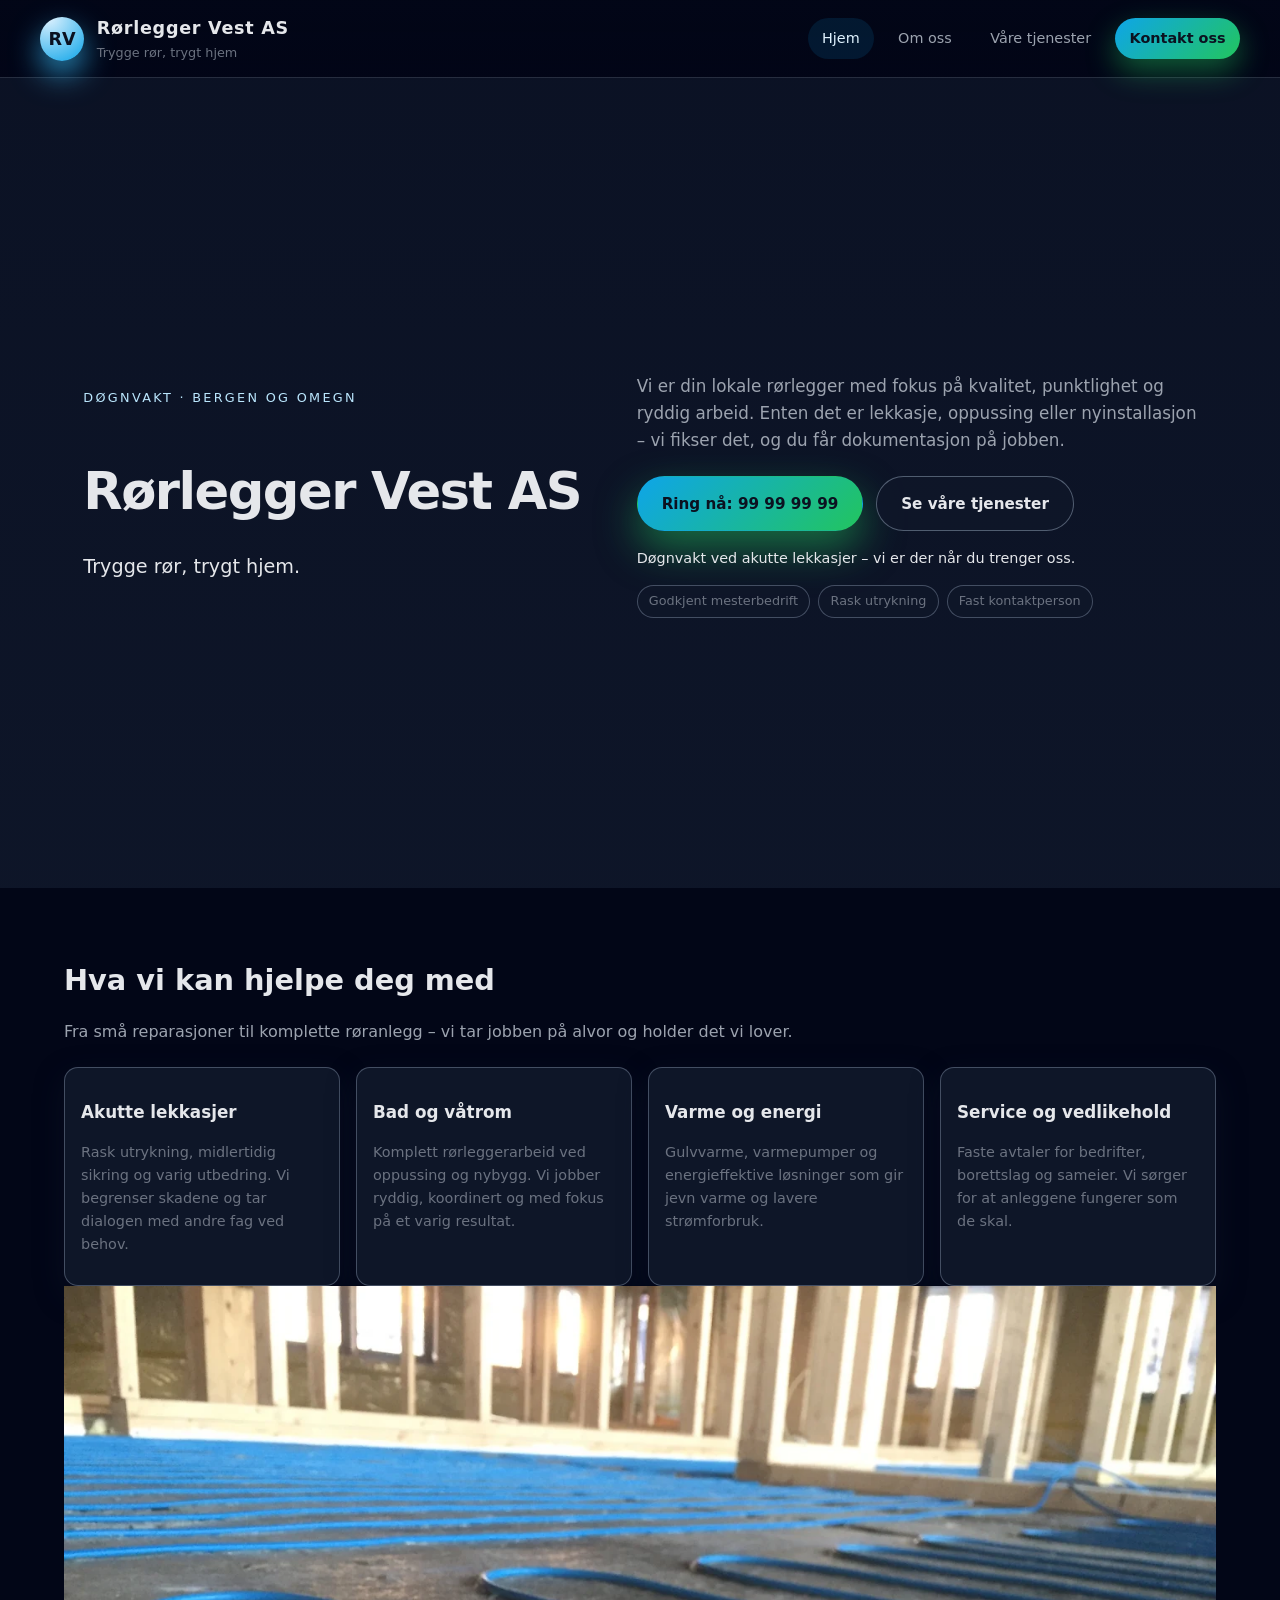
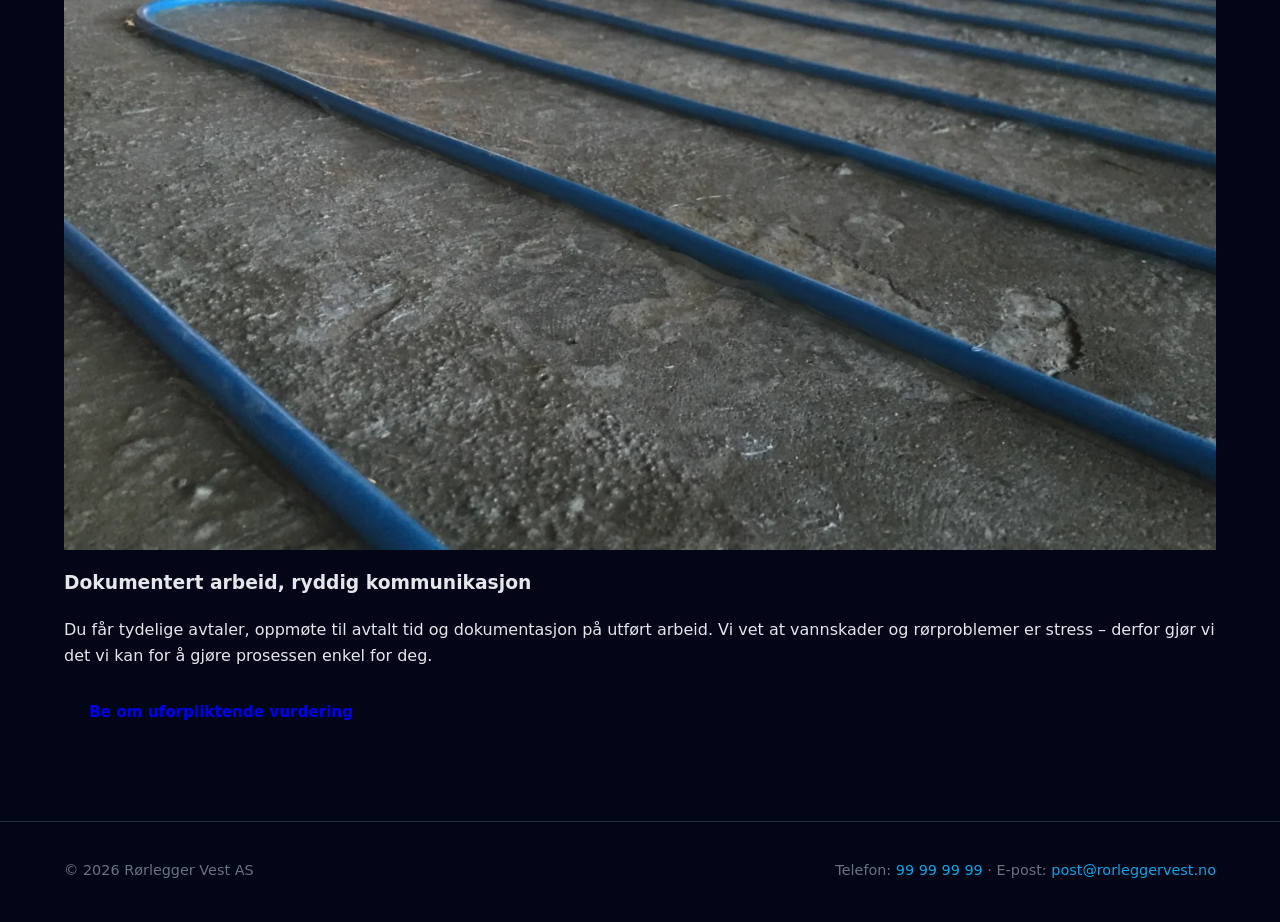
==== commit 6063e0bd: "Revise service descriptions and enhance documentation focus Updated service descriptions and added d" ====
--- a/index.html
+++ b/index.html
@@ -4,8 +4,8 @@
   <meta charset="utf-8">
   <meta name="viewport" content="width=device-width,initial-scale=1">
   <title>Rørlegger Vest AS — Trygge rør, trygt hjem</title>
+  <meta name="description" content="Rørlegger Vest AS i Bergen. Akutte lekkasjer, bad, varme og service. Ryddig arbeid, punktlighet og dokumentasjon.">
   <link rel="stylesheet" href="css/style.css">
-  <meta name="description" content="Rørlegger Vest AS — din lokale rørlegger for lekkasjer, bad, varme og service. Rask utrykning og ryddig arbeid.">
 </head>
 <body>
   <header class="site-header">
@@ -48,7 +48,7 @@
         <div class="hero-content">
           <p class="hero-lead">
             Vi er din lokale rørlegger med fokus på kvalitet, punktlighet og ryddig arbeid.
-            Enten det er lekkasje, oppussing eller nyinstallasjon – vi fikser det.
+            Enten det er lekkasje, oppussing eller nyinstallasjon – vi fikser det, og du får dokumentasjon på jobben.
           </p>
           <div class="hero-actions">
             <a href="tel:+4799999999" class="btn btn-primary">Ring nå: 99 99 99 99</a>
@@ -65,31 +65,47 @@
       </div>
     </section>
 
-    <!-- TJENESTER-TEASER -->
+    <!-- SEKSJON: HVA VI GJØR -->
     <section class="section section-services">
-      <div class="container">
+      <div class="container section-inner">
         <header class="section-header">
           <h2>Hva vi kan hjelpe deg med</h2>
-          <p>Fra små reparasjoner til komplette røranlegg – vi tar jobben på alvor.</p>
+          <p>Fra små reparasjoner til komplette røranlegg – vi tar jobben på alvor og holder det vi lover.</p>
         </header>
 
-        <div class="services-grid">
-          <article class="service-card">
-            <h3>Akutte lekkasjer</h3>
-            <p>Rask utrykning, midlertidig sikring og varig utbedring.</p>
-          </article>
-          <article class="service-card">
-            <h3>Bad og våtrom</h3>
-            <p>Komplett rørleggerarbeid ved oppussing og nybygg.</p>
-          </article>
-          <article class="service-card">
-            <h3>Varme og energi</h3>
-            <p>Gulvvarme, varmepumper og energieffektive løsninger.</p>
-          </article>
-          <article class="service-card">
-            <h3>Service og vedlikehold</h3>
-            <p>Faste avtaler for bedrifter, borettslag og sameier.</p>
-          </article>
+        <div class="services-layout">
+          <div class="services-grid">
+            <article class="service-card">
+              <h3>Akutte lekkasjer</h3>
+              <p>Rask utrykning, midlertidig sikring og varig utbedring. Vi begrenser skadene og tar dialogen med andre fag ved behov.</p>
+            </article>
+            <article class="service-card">
+              <h3>Bad og våtrom</h3>
+              <p>Komplett rørleggerarbeid ved oppussing og nybygg. Vi jobber ryddig, koordinert og med fokus på et varig resultat.</p>
+            </article>
+            <article class="service-card">
+              <h3>Varme og energi</h3>
+              <p>Gulvvarme, varmepumper og energieffektive løsninger som gir jevn varme og lavere strømforbruk.</p>
+            </article>
+            <article class="service-card">
+              <h3>Service og vedlikehold</h3>
+              <p>Faste avtaler for bedrifter, borettslag og sameier. Vi sørger for at anleggene fungerer som de skal.</p>
+            </article>
+          </div>
+
+          <aside class="services-aside">
+            <div class="services-image">
+              <img src="img/service-ror.jpg" alt="Rørlegger som jobber med rør og verktøy">
+            </div>
+            <div class="services-aside-text">
+              <h3>Dokumentert arbeid, ryddig kommunikasjon</h3>
+              <p>
+                Du får tydelige avtaler, oppmøte til avtalt tid og dokumentasjon på utført arbeid.
+                Vi vet at vannskader og rørproblemer er stress – derfor gjør vi det vi kan for å gjøre prosessen enkel for deg.
+              </p>
+              <a href="kontakt-oss.html" class="btn btn-ghost">Be om uforpliktende vurdering</a>
+            </div>
+          </aside>
         </div>
       </div>
     </section>
--- a/css/style.css
+++ b/css/style.css
@@ -1,54 +1,37 @@
-/* =========================================
+/* =========================
    DESIGN SYSTEM
-========================================= */
+========================= */
 
 :root {
-  /* Layout */
   --max-width: 1200px;
   --page-padding: 1.5rem;
+
+  --bg-body: #020617;
+  --bg-elevated: #020617;
+  --bg-soft: #020617;
+
+  --text-main: #e5e7eb;
+  --text-muted: #9ca3af;
+  --text-soft: #6b7280;
+
+  --accent: #0ea5e9;
+  --accent-strong: #0284c7;
+  --accent-soft: rgba(14, 165, 233, 0.12);
+
   --radius-sm: 8px;
   --radius-md: 14px;
   --radius-lg: 22px;
 
-  /* Farger */
-  --bg-body: #020617;
-  --bg-elevated: #020617;
-  --bg-soft: #0b1220;
-  --bg-soft-alt: #020617;
-  --border-subtle: rgba(148, 163, 184, 0.18);
-
-  --text-main: #e5e7eb;
-  --text-muted: #9ca3af;
-  --text-soft: #6b7280;
-
-  --accent: #0ea5e9;
-  --accent-soft: rgba(14, 165, 233, 0.12);
-  --accent-strong: #0284c7;
-  --accent-gradient: linear-gradient(135deg, #0ea5e9, #22c55e);
-
-  --danger: #f97373;
-
-  /* Skygger */
-  --shadow-soft: 0 18px 45px rgba(15, 23, 42, 0.55);
-  --shadow-subtle: 0 10px 30px rgba(15, 23, 42, 0.4);
-
-  /* Typografi */
+  --shadow-soft: 0 18px 45px rgba(15, 23, 42, 0.6);
+  --shadow-subtle: 0 10px 30px rgba(15, 23, 42, 0.45);
+
   --font-base: 16px;
-  --font-family: system-ui, -apple-system, BlinkMacSystemFont, "SF Pro Text",
-    "Segoe UI", Roboto, sans-serif;
-
-  --font-size-xs: 0.78rem;
-  --font-size-sm: 0.9rem;
-  --font-size-md: 1rem;
-  --font-size-lg: 1.1rem;
-  --font-size-xl: 1.35rem;
-  --font-size-2xl: clamp(1.8rem, 3vw, 2.4rem);
-  --font-size-3xl: clamp(2.4rem, 4vw, 3.2rem);
-}
-
-/* =========================================
+  --font-family: system-ui, -apple-system, "SF Pro Text", "Segoe UI", Roboto, sans-serif;
+}
+
+/* =========================
    RESET / BASE
-========================================= */
+========================= */
 
 *,
 *::before,
@@ -70,9 +53,14 @@
   line-height: 1.6;
 }
 
-/* =========================================
-   LAYOUT HELPERS
-========================================= */
+img {
+  max-width: 100%;
+  display: block;
+}
+
+/* =========================
+   LAYOUT
+========================= */
 
 .container {
   max-width: var(--max-width);
@@ -80,9 +68,9 @@
   padding: 0 var(--page-padding);
 }
 
-/* =========================================
+/* =========================
    HEADER & NAV
-========================================= */
+========================= */
 
 .site-header {
   position: sticky;
@@ -110,27 +98,37 @@
 .logo {
   display: flex;
   align-items: center;
-  gap: 0.6rem;
+  gap: 0.8rem;
 }
 
 .logo-mark {
-  width: 32px;
-  height: 32px;
+  width: 44px;
+  height: 44px;
   border-radius: 999px;
   background: radial-gradient(circle at 20% 0, #e0f2fe, #0ea5e9);
   display: inline-flex;
   align-items: center;
   justify-content: center;
   font-weight: 800;
-  font-size: 0.95rem;
+  font-size: 1.1rem;
   color: #0b1120;
-  box-shadow: 0 10px 25px rgba(56, 189, 248, 0.6);
+  box-shadow: 0 14px 30px rgba(56, 189, 248, 0.7);
 }
 
 .logo-text {
-  font-weight: 650;
-  letter-spacing: 0.03em;
-  font-size: 1.02rem;
+  display: flex;
+  flex-direction: column;
+}
+
+.logo-name {
+  font-weight: 750;
+  letter-spacing: 0.04em;
+  font-size: 1.1rem;
+}
+
+.logo-tagline {
+  font-size: 0.8rem;
+  color: var(--text-soft);
 }
 
 /* Nav desktop */
@@ -150,10 +148,9 @@
 .main-nav a {
   display: inline-flex;
   align-items: center;
-  gap: 0.35rem;
-  padding: 0.55rem 0.8rem;
+  padding: 0.55rem 0.9rem;
   border-radius: 999px;
-  font-size: var(--font-size-sm);
+  font-size: 0.9rem;
   color: var(--text-muted);
   text-decoration: none;
   transition: background 0.16s ease, color 0.16s ease, transform 0.12s ease;
@@ -170,19 +167,19 @@
   color: #e0f2fe;
 }
 
-.main-nav a.cta-link {
-  background: var(--accent-gradient);
+.main-nav a.nav-cta {
+  background: linear-gradient(135deg, #0ea5e9, #22c55e);
   color: #0b1120;
   font-weight: 600;
-  box-shadow: 0 12px 30px rgba(34, 197, 94, 0.4);
-}
-
-.main-nav a.cta-link:hover {
+  box-shadow: 0 12px 30px rgba(34, 197, 94, 0.45);
+}
+
+.main-nav a.nav-cta:hover {
   transform: translateY(-1px) scale(1.01);
 }
 
 /* Hamburger */
-.nav-toggle-label {
+.nav-toggle {
   display: none;
   background: none;
   border: none;
@@ -192,7 +189,7 @@
   transition: background 0.15s ease;
 }
 
-.nav-toggle-label span {
+.nav-toggle span {
   display: block;
   width: 22px;
   height: 2px;
@@ -202,70 +199,66 @@
   transition: transform 0.18s ease, opacity 0.18s ease;
 }
 
-/* =========================================
+/* =========================
    HERO
-========================================= */
-
-/* HERO – PREMIUM FULLSCREEN */
+========================= */
+
 .hero {
   position: relative;
   min-height: 90vh;
   display: flex;
   align-items: center;
-  justify-content: center; /* gjør at teksten ikke ligger helt til venstre */
-  padding: 4rem 1.5rem;
-  text-align: center; /* gjør teksten balansert */
-  background-image: url("img/DITT-BILDE-HER.jpg");
+  padding: 3.5rem 0 3rem;
+  background-image: url("../img/hero-bg.jpg"); /* BYTT TIL DITT BILDE */
   background-size: cover;
   background-position: center;
   background-repeat: no-repeat;
 }
 
-/* Mørk overlay for lesbarhet */
-.hero::before {
-  content: "";
+.hero-overlay {
   position: absolute;
   inset: 0;
   background: linear-gradient(
     to bottom,
-    rgba(0,0,0,0.55),
-    rgba(0,0,0,0.75)
+    rgba(15, 23, 42, 0.7),
+    rgba(15, 23, 42, 0.9)
   );
   z-index: 1;
 }
 
-/* Tekstlag */
-.hero-content {
+.hero-inner {
   position: relative;
   z-index: 2;
-  max-width: 700px; /* gjør at teksten ikke blir for bred */
-  margin: 0 auto;
-}
-
-/* Overskrift */
-.hero-content h1 {
-  font-size: clamp(2.2rem, 4vw, 3.6rem);
+  display: grid;
+  grid-template-columns: minmax(0, 1.1fr) minmax(0, 1.2fr);
+  gap: 2.5rem;
+  align-items: center;
+}
+
+/* Stor brand-blokk */
+.hero-brand {
+  max-width: 520px;
+}
+
+.hero-kicker {
+  font-size: 0.8rem;
+  text-transform: uppercase;
+  letter-spacing: 0.18em;
+  color: #bae6fd;
+  margin-bottom: 0.7rem;
+}
+
+.hero-title {
+  font-size: clamp(2.6rem, 4vw, 3.6rem);
   font-weight: 800;
-  line-height: 1.1;
+  letter-spacing: -0.03em;
+  margin-bottom: 0.3rem;
+}
+
+.hero-subtitle {
+  font-size: 1.2rem;
+  color: #e5e7eb;
   margin-bottom: 1rem;
-  color: white;
-}
-
-/* Undertekst */
-.hero-content p {
-  font-size: clamp(1.1rem, 2vw, 1.4rem);
-  color: #e5e7eb;
-  margin-bottom: 1.5rem;
-}
-
-/* Knapper */
-.hero-content .btn {
-  padding: 1rem 1.6rem;
-  font-size: 1.1rem;
-  border-radius: 999px;
-  margin: 0.3rem;
-}
-
 }
 
 /* Hero content */
@@ -273,45 +266,52 @@
   max-width: 560px;
 }
 
-.hero-kicker {
-  font-size: var(--font-size-xs);
-  text-transform: uppercase;
-  letter-spacing: 0.18em;
-  color: var(--accent);
-  margin-bottom: 0.7rem;
-}
-
-.hero-content h1 {
-  font-size: var(--font-size-3xl);
-  line-height: 1.05;
-  font-weight: 800;
-  letter-spacing: -0.03em;
-  margin-bottom: 0.9rem;
-}
-
 .hero-lead {
-  font-size: var(--font-size-lg);
+  font-size: 1.05rem;
   color: var(--text-muted);
   margin-bottom: 1.4rem;
 }
 
-/* Hero actions */
 .hero-actions {
   display: flex;
   flex-wrap: wrap;
   gap: 0.8rem;
-  margin-bottom: 1.2rem;
-}
-
+  margin-bottom: 1rem;
+}
+
+.hero-note {
+  font-size: 0.9rem;
+  color: #e5e7eb;
+  margin-bottom: 0.9rem;
+}
+
+.hero-badges {
+  list-style: none;
+  display: flex;
+  flex-wrap: wrap;
+  gap: 0.5rem;
+  padding: 0;
+  margin: 0;
+}
+
+.hero-badges li {
+  font-size: 0.8rem;
+  color: var(--text-soft);
+  padding: 0.35rem 0.7rem;
+  border-radius: 999px;
+  border: 1px solid rgba(148, 163, 184, 0.4);
+  background: rgba(15, 23, 42, 0.9);
+}
+
+/* Buttons */
 .btn {
   display: inline-flex;
   align-items: center;
   justify-content: center;
-  gap: 0.4rem;
-  padding: 0.85rem 1.4rem;
+  padding: 0.9rem 1.5rem;
   border-radius: 999px;
   border: 1px solid transparent;
-  font-size: var(--font-size-sm);
+  font-size: 0.95rem;
   font-weight: 600;
   text-decoration: none;
   cursor: pointer;
@@ -320,196 +320,88 @@
 }
 
 .btn-primary {
-  background: var(--accent-gradient);
+  background: linear-gradient(135deg, #0ea5e9, #22c55e);
   color: #0b1120;
-  box-shadow: 0 18px 40px rgba(34, 197, 94, 0.45);
+  box-shadow: 0 18px 40px rgba(34, 197, 94, 0.5);
 }
 
 .btn-primary:hover {
   transform: translateY(-1px) scale(1.01);
-  box-shadow: 0 22px 50px rgba(34, 197, 94, 0.55);
-}
-
-.btn-ghost {
+  box-shadow: 0 22px 50px rgba(34, 197, 94, 0.6);
+}
+
+.btn-secondary {
   background: rgba(15, 23, 42, 0.9);
   color: var(--text-main);
-  border-color: rgba(148, 163, 184, 0.4);
-}
-
-.btn-ghost:hover {
+  border-color: rgba(148, 163, 184, 0.5);
+}
+
+.btn-secondary:hover {
   background: rgba(15, 23, 42, 1);
   border-color: var(--accent);
 }
 
-/* Hero badges */
-.hero-badges {
-  list-style: none;
-  display: flex;
-  flex-wrap: wrap;
-  gap: 0.5rem;
-  padding: 0;
-  margin: 0;
-}
-
-.hero-badges li {
-  font-size: var(--font-size-xs);
-  color: var(--text-soft);
-  padding: 0.35rem 0.7rem;
-  border-radius: 999px;
-  border: 1px solid rgba(148, 163, 184, 0.35);
-  background: rgba(15, 23, 42, 0.85);
-}
-
-/* Hero media */
-.hero-media {
-  display: grid;
-  gap: 0.9rem;
-  align-content: center;
-}
-
-.hero-photo {
-  border-radius: var(--radius-lg);
-  overflow: hidden;
-  border: 1px solid rgba(148, 163, 184, 0.35);
-  box-shadow: var(--shadow-soft);
-  background: radial-gradient(circle at top, #0f172a, #020617);
-}
-
-.hero-photo img {
-  display: block;
-  width: 100%;
-  height: auto;
-  object-fit: cover;
-}
-
-/* Hero stats */
-.hero-stats {
-  display: grid;
-  grid-template-columns: repeat(3, minmax(0, 1fr));
-  gap: 0.6rem;
-}
-
-.stat {
-  background: rgba(15, 23, 42, 0.96);
-  border-radius: var(--radius-md);
-  padding: 0.7rem 0.8rem;
-  border: 1px solid rgba(148, 163, 184, 0.35);
-}
-
-.stat-number {
-  display: block;
-  font-weight: 700;
-  font-size: var(--font-size-xl);
-}
-
-.stat-label {
-  display: block;
-  font-size: var(--font-size-xs);
-  color: var(--text-soft);
-}
-
-/* =========================================
-   SERVICES / CARDS
-========================================= */
-
-.services-preview {
-  margin-top: 2.5rem;
-}
-
-.services-preview h2 {
-  font-size: var(--font-size-2xl);
-  margin-bottom: 0.8rem;
-}
-
-.services-preview p {
+/* =========================
+   SEKSJON: TJENESTER
+========================= */
+
+.section {
+  padding: 2.8rem 0 2.6rem;
+}
+
+.section-header h2 {
+  font-size: 1.8rem;
+  margin-bottom: 0.4rem;
+}
+
+.section-header p {
   color: var(--text-muted);
-  font-size: var(--font-size-md);
+  font-size: 1rem;
 }
 
 .services-grid {
   display: grid;
-  grid-template-columns: repeat(3, minmax(0, 1fr));
+  grid-template-columns: repeat(4, minmax(0, 1fr));
   gap: 1rem;
-  margin-top: 1.2rem;
+  margin-top: 1.4rem;
 }
 
 .service-card {
   background: rgba(15, 23, 42, 0.96);
   border-radius: var(--radius-md);
   padding: 0.9rem 1rem;
-  border: 1px solid rgba(148, 163, 184, 0.35);
+  border: 1px solid rgba(148, 163, 184, 0.4);
   box-shadow: var(--shadow-subtle);
 }
 
 .service-card h3 {
-  font-size: var(--font-size-lg);
+  font-size: 1.05rem;
   margin-bottom: 0.3rem;
 }
 
 .service-card p {
-  font-size: var(--font-size-sm);
+  font-size: 0.9rem;
   color: var(--text-soft);
 }
 
-/* =========================================
-   CONTACT / FORM
-========================================= */
-
-form {
-  background: rgba(15, 23, 42, 0.96);
-  border-radius: var(--radius-md);
-  padding: 1.2rem 1.3rem;
-  border: 1px solid rgba(148, 163, 184, 0.35);
-  box-shadow: var(--shadow-subtle);
-}
-
-label {
-  font-size: var(--font-size-sm);
-  color: var(--text-muted);
-}
-
-input,
-textarea {
-  width: 100%;
-  margin-top: 0.25rem;
-  margin-bottom: 0.7rem;
-  padding: 0.65rem 0.75rem;
-  border-radius: var(--radius-sm);
-  border: 1px solid rgba(148, 163, 184, 0.4);
-  background: rgba(15, 23, 42, 0.9);
-  color: var(--text-main);
-  font-family: inherit;
-  font-size: var(--font-size-sm);
-}
-
-input:focus,
-textarea:focus {
-  outline: 2px solid var(--accent);
-  outline-offset: 1px;
-  border-color: var(--accent);
-}
-
-/* =========================================
+/* =========================
    FOOTER
-========================================= */
+========================= */
 
 .site-footer {
   border-top: 1px solid rgba(148, 163, 184, 0.25);
   padding: 1.4rem 0 1.6rem;
-  margin-top: 3rem;
+  margin-top: 2.5rem;
   background: rgba(2, 6, 23, 0.98);
 }
 
 .footer-inner {
-  max-width: var(--max-width);
-  margin: 0 auto;
-  padding: 0 var(--page-padding);
   display: flex;
   flex-wrap: wrap;
   gap: 0.4rem 1.2rem;
   align-items: center;
   justify-content: space-between;
-  font-size: var(--font-size-sm);
+  font-size: 0.9rem;
   color: var(--text-soft);
 }
 
@@ -518,21 +410,19 @@
   text-decoration: none;
 }
 
-/* =========================================
+/* =========================
    RESPONSIVE
-========================================= */
+========================= */
 
 @media (max-width: 960px) {
   .hero-inner {
     grid-template-columns: minmax(0, 1fr);
-  }
-
-  .hero-media {
-    order: -1;
-  }
-
-  .services-grid {
-    grid-template-columns: repeat(2, minmax(0, 1fr));
+    gap: 2rem;
+  }
+
+  .hero-brand,
+  .hero-content {
+    max-width: 100%;
   }
 }
 
@@ -545,7 +435,7 @@
     display: none;
   }
 
-  .nav-toggle-label {
+  .nav-toggle {
     display: inline-flex;
     align-items: center;
     justify-content: center;
@@ -572,27 +462,25 @@
   .main-nav a {
     justify-content: space-between;
     padding: 0.8rem 0.9rem;
-    font-size: var(--font-size-md);
+    font-size: 1rem;
   }
 
   .hero {
-    padding: 2.4rem 0 2.2rem;
-  }
-
-  .hero-content h1 {
-    font-size: var(--font-size-2xl);
-  }
-
-  .hero-lead {
-    font-size: var(--font-size-md);
-  }
-
-  .hero-stats {
-    grid-template-columns: repeat(3, minmax(0, 1fr));
+    padding: 2.6rem 0 2.4rem;
+    min-height: 80vh;
+  }
+
+  .hero-inner {
+    text-align: left;
+  }
+
+  .hero-brand,
+  .hero-content {
+    max-width: 100%;
   }
 
   .services-grid {
-    grid-template-columns: minmax(0, 1fr);
+    grid-template-columns: repeat(2, minmax(0, 1fr));
   }
 
   .footer-inner {
@@ -603,7 +491,7 @@
 
 @media (max-width: 480px) {
   .hero {
-    padding-top: 2rem;
+    padding-top: 2.2rem;
   }
 
   .hero-actions {
@@ -611,7 +499,7 @@
     align-items: stretch;
   }
 
-  .hero-stats {
-    grid-template-columns: repeat(2, minmax(0, 1fr));
-  }
-}
+  .services-grid {
+    grid-template-columns: minmax(0, 1fr);
+  }
+}
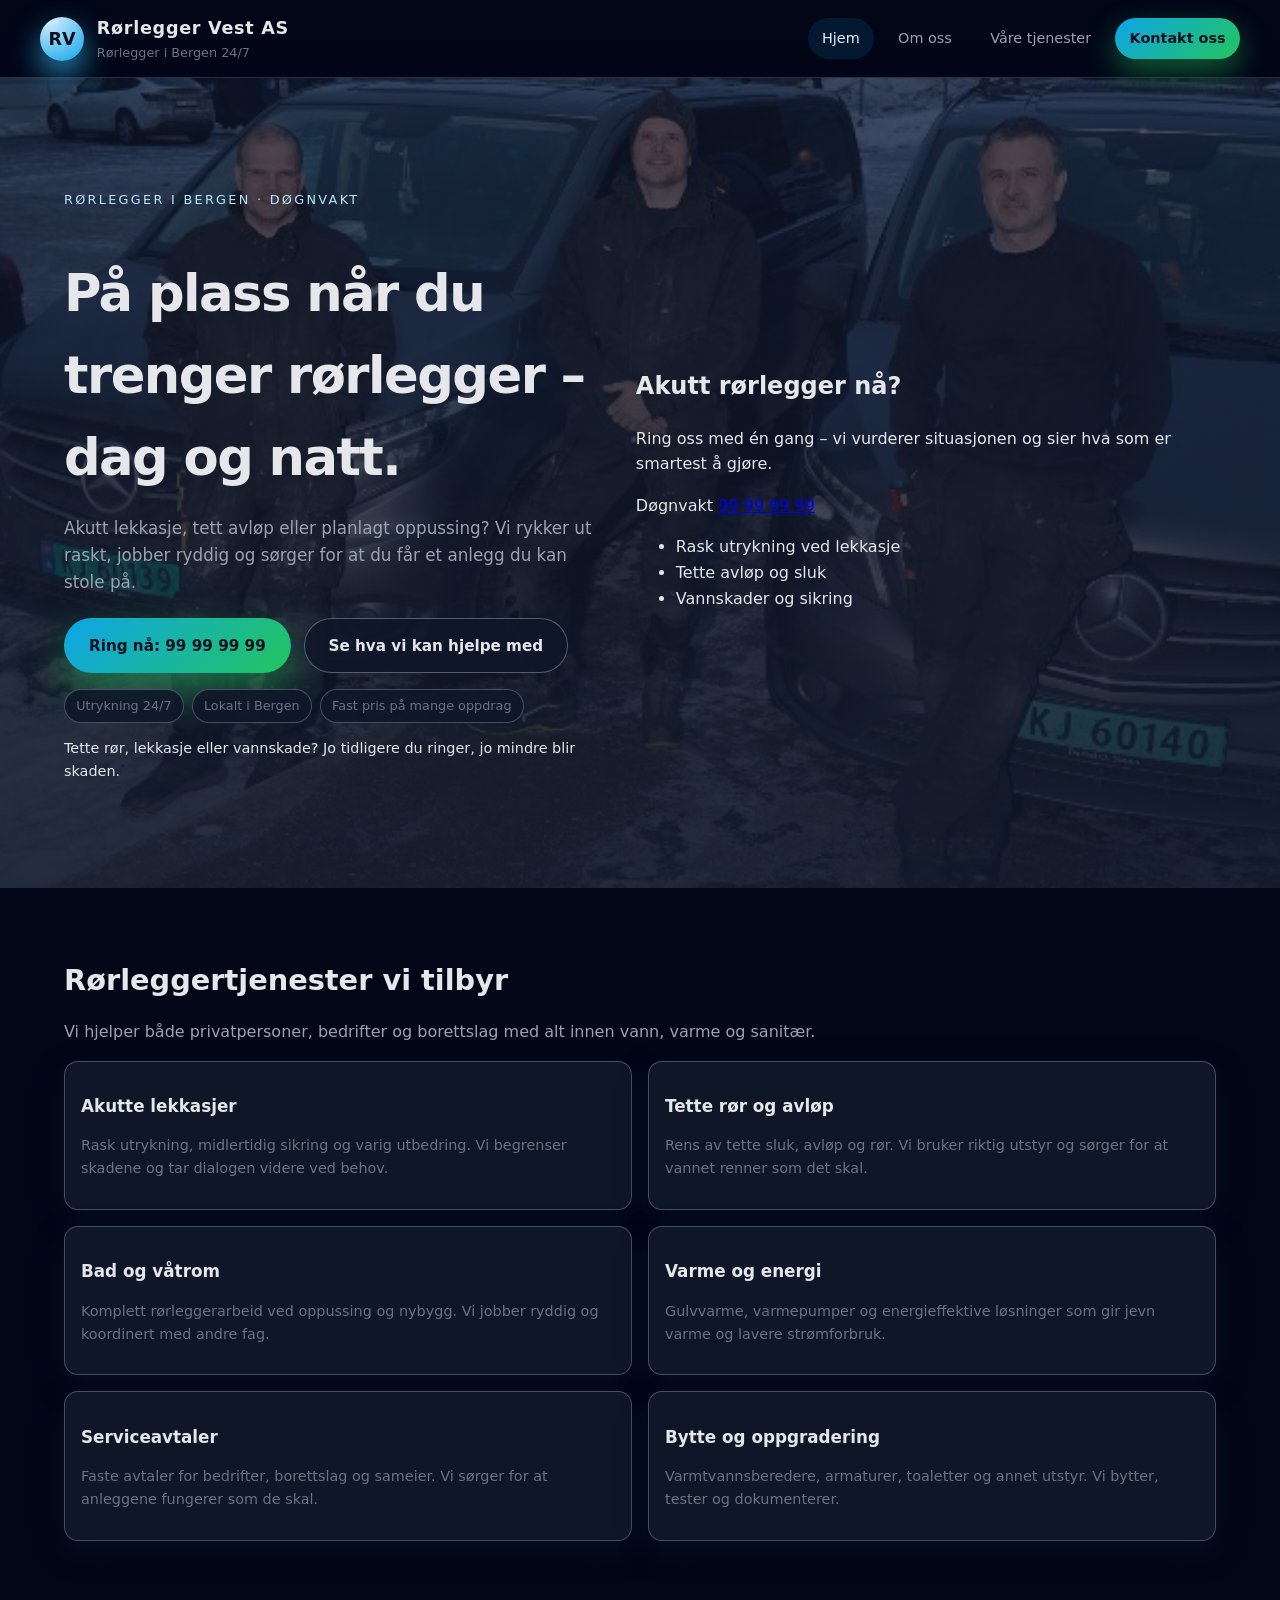
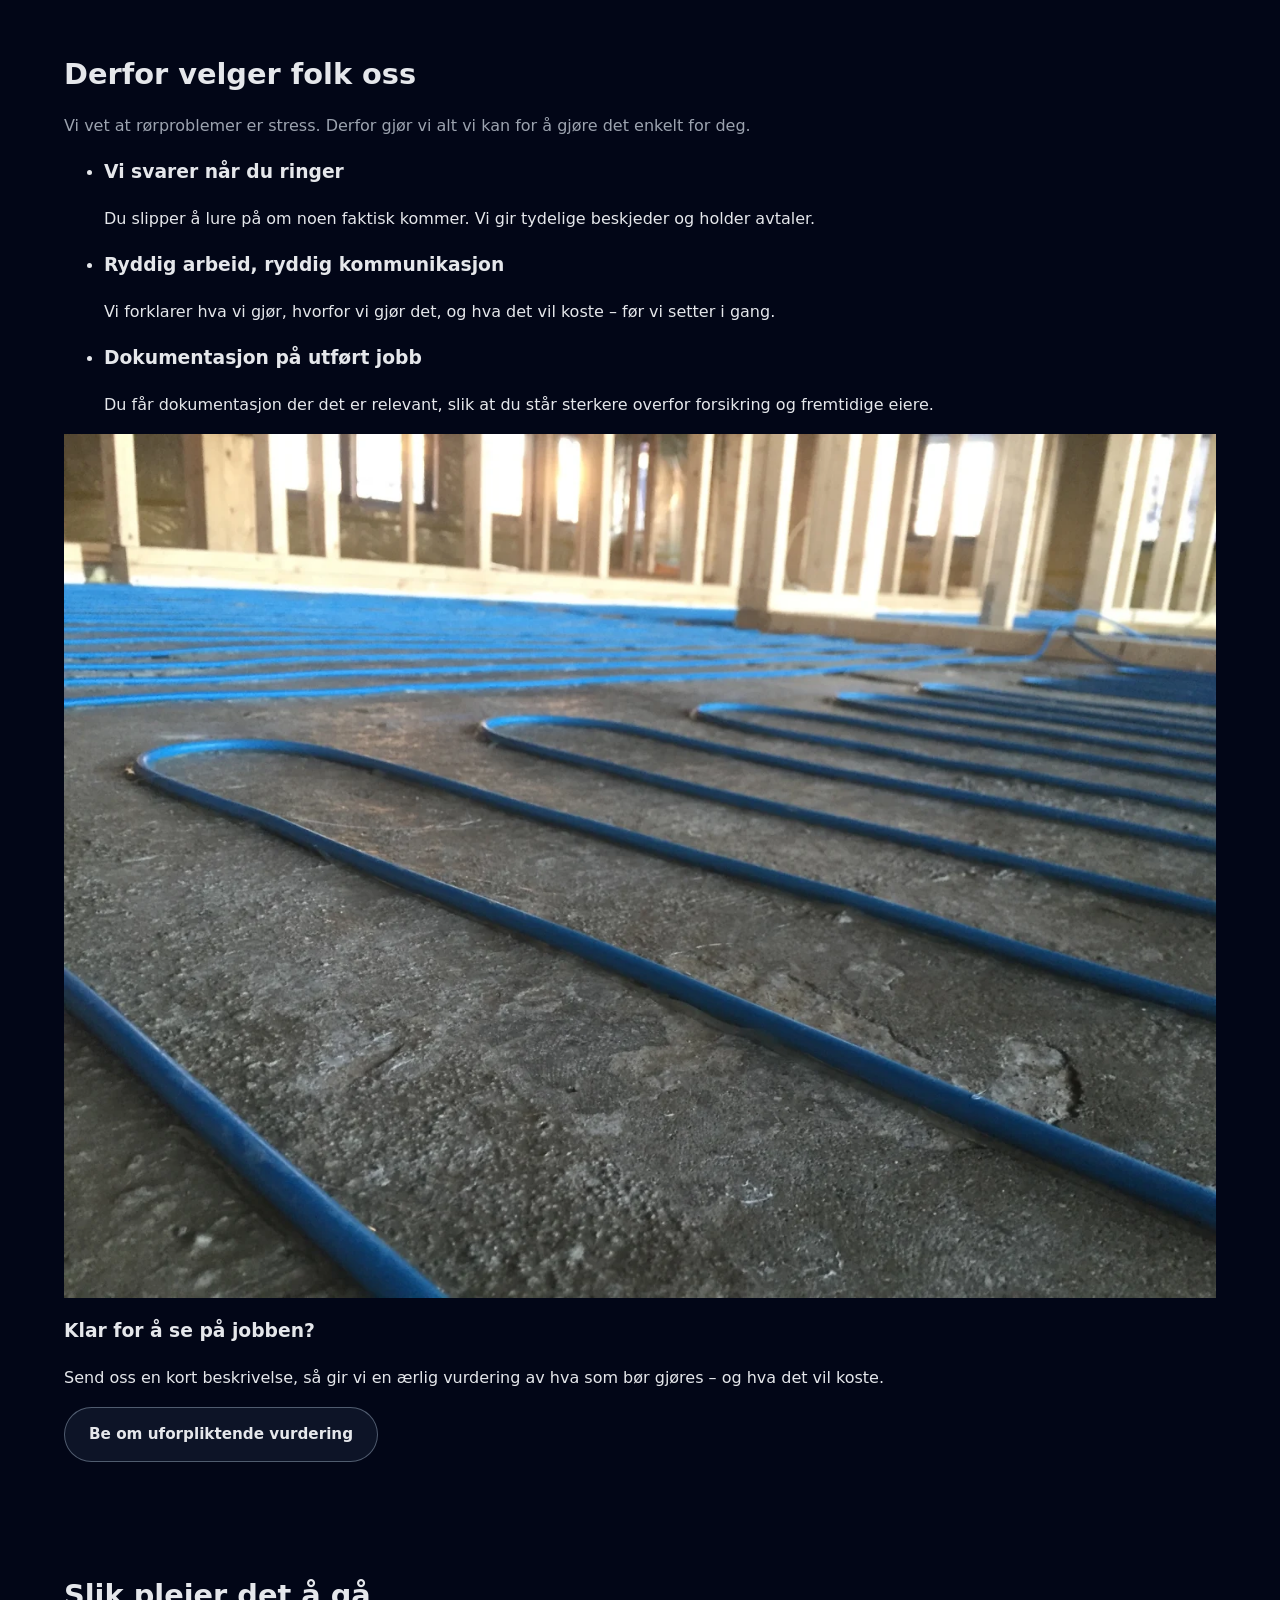
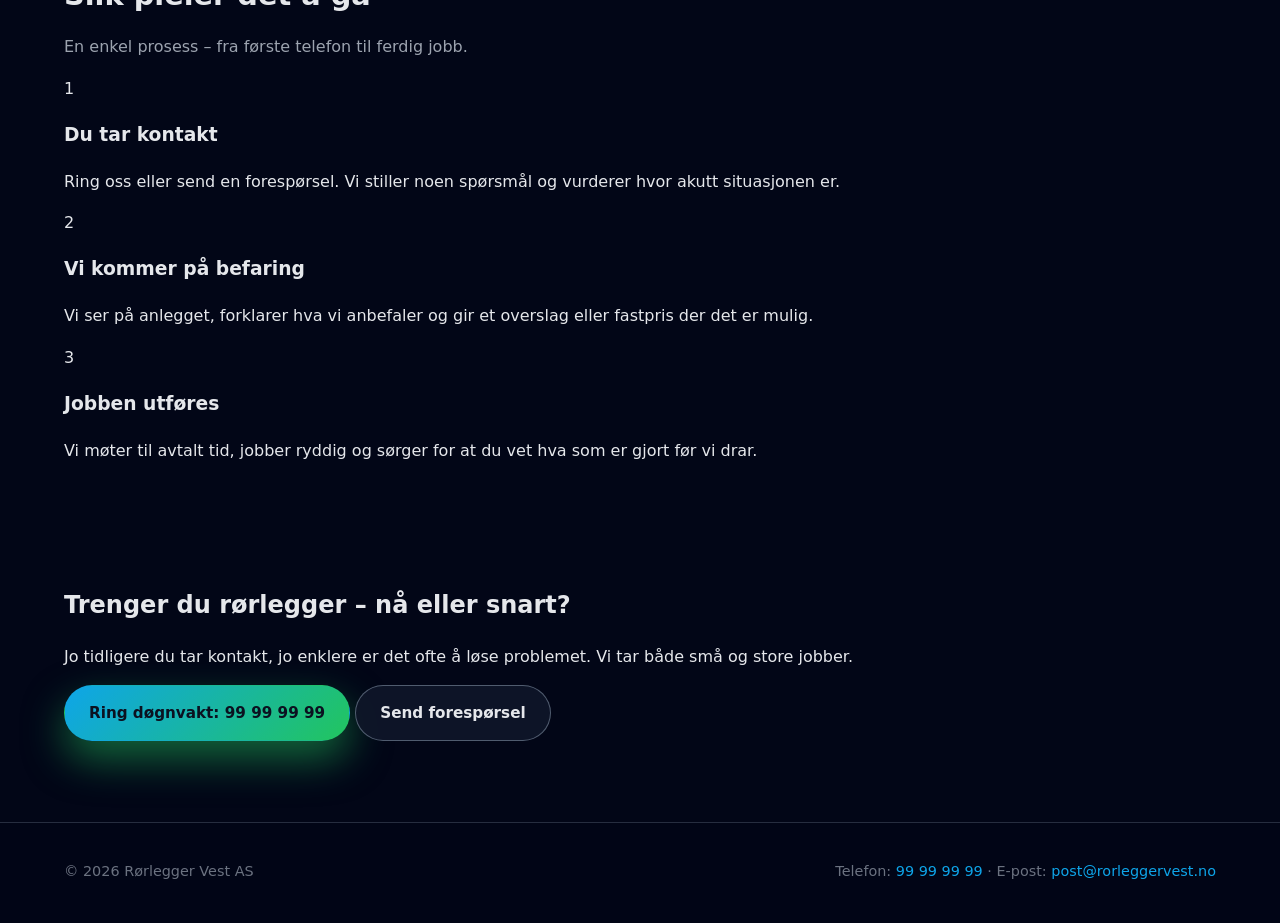
==== commit 48052863: "Update title and description in index.html" ====
--- a/index.html
+++ b/index.html
@@ -3,8 +3,8 @@
 <head>
   <meta charset="utf-8">
   <meta name="viewport" content="width=device-width,initial-scale=1">
-  <title>Rørlegger Vest AS — Trygge rør, trygt hjem</title>
-  <meta name="description" content="Rørlegger Vest AS i Bergen. Akutte lekkasjer, bad, varme og service. Ryddig arbeid, punktlighet og dokumentasjon.">
+  <title>Rørlegger Vest AS – Rørlegger i Bergen 24/7</title>
+  <meta name="description" content="Rørlegger Vest AS i Bergen. Akutte lekkasjer, tette rør, bad, varme og service. Rask utrykning og ryddig arbeid.">
   <link rel="stylesheet" href="css/style.css">
 </head>
 <body>
@@ -14,7 +14,7 @@
         <div class="logo-mark">RV</div>
         <div class="logo-text">
           <span class="logo-name">Rørlegger Vest AS</span>
-          <span class="logo-tagline">Trygge rør, trygt hjem</span>
+          <span class="logo-tagline">Rørlegger i Bergen 24/7</span>
         </div>
       </div>
 
@@ -36,76 +36,162 @@
 
   <main>
     <!-- HERO -->
-    <section class="hero">
+    <section class="hero hero--home">
       <div class="hero-overlay"></div>
       <div class="container hero-inner">
-        <div class="hero-brand">
-          <p class="hero-kicker">Døgnvakt · Bergen og omegn</p>
-          <h1 class="hero-title">Rørlegger Vest AS</h1>
-          <p class="hero-subtitle">Trygge rør, trygt hjem.</p>
-        </div>
-
-        <div class="hero-content">
+        <div class="hero-left">
+          <p class="hero-kicker">Rørlegger i Bergen · Døgnvakt</p>
+          <h1 class="hero-title">På plass når du trenger rørlegger – dag og natt.</h1>
           <p class="hero-lead">
-            Vi er din lokale rørlegger med fokus på kvalitet, punktlighet og ryddig arbeid.
-            Enten det er lekkasje, oppussing eller nyinstallasjon – vi fikser det, og du får dokumentasjon på jobben.
+            Akutt lekkasje, tett avløp eller planlagt oppussing? Vi rykker ut raskt, jobber ryddig
+            og sørger for at du får et anlegg du kan stole på.
           </p>
+
           <div class="hero-actions">
             <a href="tel:+4799999999" class="btn btn-primary">Ring nå: 99 99 99 99</a>
-            <a href="tjenester.html" class="btn btn-secondary">Se våre tjenester</a>
-          </div>
-          <p class="hero-note">Døgnvakt ved akutte lekkasjer – vi er der når du trenger oss.</p>
+            <a href="#tjenester" class="btn btn-secondary">Se hva vi kan hjelpe med</a>
+          </div>
 
           <ul class="hero-badges">
-            <li>Godkjent mesterbedrift</li>
-            <li>Rask utrykning</li>
-            <li>Fast kontaktperson</li>
+            <li>Utrykning 24/7</li>
+            <li>Lokalt i Bergen</li>
+            <li>Fast pris på mange oppdrag</li>
           </ul>
-        </div>
-      </div>
-    </section>
-
-    <!-- SEKSJON: HVA VI GJØR -->
-    <section class="section section-services">
-      <div class="container section-inner">
+
+          <p class="hero-note">Tette rør, lekkasje eller vannskade? Jo tidligere du ringer, jo mindre blir skaden.</p>
+        </div>
+
+        <div class="hero-right">
+          <div class="hero-info-card">
+            <h2>Akutt rørlegger nå?</h2>
+            <p>Ring oss med én gang – vi vurderer situasjonen og sier hva som er smartest å gjøre.</p>
+            <div class="hero-info-contact">
+              <span class="hero-phone-label">Døgnvakt</span>
+              <a href="tel:+4799999999" class="hero-phone-number">99 99 99 99</a>
+            </div>
+            <ul class="hero-info-list">
+              <li>Rask utrykning ved lekkasje</li>
+              <li>Tette avløp og sluk</li>
+              <li>Vannskader og sikring</li>
+            </ul>
+          </div>
+        </div>
+      </div>
+    </section>
+
+    <!-- Tjenester -->
+    <section id="tjenester" class="section section-services">
+      <div class="container">
         <header class="section-header">
-          <h2>Hva vi kan hjelpe deg med</h2>
-          <p>Fra små reparasjoner til komplette røranlegg – vi tar jobben på alvor og holder det vi lover.</p>
+          <h2>Rørleggertjenester vi tilbyr</h2>
+          <p>Vi hjelper både privatpersoner, bedrifter og borettslag med alt innen vann, varme og sanitær.</p>
         </header>
 
-        <div class="services-layout">
-          <div class="services-grid">
-            <article class="service-card">
-              <h3>Akutte lekkasjer</h3>
-              <p>Rask utrykning, midlertidig sikring og varig utbedring. Vi begrenser skadene og tar dialogen med andre fag ved behov.</p>
-            </article>
-            <article class="service-card">
-              <h3>Bad og våtrom</h3>
-              <p>Komplett rørleggerarbeid ved oppussing og nybygg. Vi jobber ryddig, koordinert og med fokus på et varig resultat.</p>
-            </article>
-            <article class="service-card">
-              <h3>Varme og energi</h3>
-              <p>Gulvvarme, varmepumper og energieffektive løsninger som gir jevn varme og lavere strømforbruk.</p>
-            </article>
-            <article class="service-card">
-              <h3>Service og vedlikehold</h3>
-              <p>Faste avtaler for bedrifter, borettslag og sameier. Vi sørger for at anleggene fungerer som de skal.</p>
-            </article>
-          </div>
-
-          <aside class="services-aside">
-            <div class="services-image">
-              <img src="img/service-ror.jpg" alt="Rørlegger som jobber med rør og verktøy">
-            </div>
-            <div class="services-aside-text">
-              <h3>Dokumentert arbeid, ryddig kommunikasjon</h3>
-              <p>
-                Du får tydelige avtaler, oppmøte til avtalt tid og dokumentasjon på utført arbeid.
-                Vi vet at vannskader og rørproblemer er stress – derfor gjør vi det vi kan for å gjøre prosessen enkel for deg.
-              </p>
-              <a href="kontakt-oss.html" class="btn btn-ghost">Be om uforpliktende vurdering</a>
-            </div>
-          </aside>
+        <div class="services-grid">
+          <article class="service-card">
+            <h3>Akutte lekkasjer</h3>
+            <p>Rask utrykning, midlertidig sikring og varig utbedring. Vi begrenser skadene og tar dialogen videre ved behov.</p>
+          </article>
+          <article class="service-card">
+            <h3>Tette rør og avløp</h3>
+            <p>Rens av tette sluk, avløp og rør. Vi bruker riktig utstyr og sørger for at vannet renner som det skal.</p>
+          </article>
+          <article class="service-card">
+            <h3>Bad og våtrom</h3>
+            <p>Komplett rørleggerarbeid ved oppussing og nybygg. Vi jobber ryddig og koordinert med andre fag.</p>
+          </article>
+          <article class="service-card">
+            <h3>Varme og energi</h3>
+            <p>Gulvvarme, varmepumper og energieffektive løsninger som gir jevn varme og lavere strømforbruk.</p>
+          </article>
+          <article class="service-card">
+            <h3>Serviceavtaler</h3>
+            <p>Faste avtaler for bedrifter, borettslag og sameier. Vi sørger for at anleggene fungerer som de skal.</p>
+          </article>
+          <article class="service-card">
+            <h3>Bytte og oppgradering</h3>
+            <p>Varmtvannsberedere, armaturer, toaletter og annet utstyr. Vi bytter, tester og dokumenterer.</p>
+          </article>
+        </div>
+      </div>
+    </section>
+
+    <!-- Hvorfor velge oss -->
+    <section class="section section-why">
+      <div class="container why-layout">
+        <div class="why-text">
+          <header class="section-header">
+            <h2>Derfor velger folk oss</h2>
+            <p>Vi vet at rørproblemer er stress. Derfor gjør vi alt vi kan for å gjøre det enkelt for deg.</p>
+          </header>
+
+          <ul class="why-list">
+            <li>
+              <h3>Vi svarer når du ringer</h3>
+              <p>Du slipper å lure på om noen faktisk kommer. Vi gir tydelige beskjeder og holder avtaler.</p>
+            </li>
+            <li>
+              <h3>Ryddig arbeid, ryddig kommunikasjon</h3>
+              <p>Vi forklarer hva vi gjør, hvorfor vi gjør det, og hva det vil koste – før vi setter i gang.</p>
+            </li>
+            <li>
+              <h3>Dokumentasjon på utført jobb</h3>
+              <p>Du får dokumentasjon der det er relevant, slik at du står sterkere overfor forsikring og fremtidige eiere.</p>
+            </li>
+          </ul>
+        </div>
+
+        <aside class="why-aside">
+          <div class="why-image">
+            <img src="img/service-ror.jpg" alt="Rørlegger i arbeid med rør og verktøy">
+          </div>
+          <div class="why-aside-card">
+            <h3>Klar for å se på jobben?</h3>
+            <p>Send oss en kort beskrivelse, så gir vi en ærlig vurdering av hva som bør gjøres – og hva det vil koste.</p>
+            <a href="kontakt-oss.html" class="btn btn-ghost">Be om uforpliktende vurdering</a>
+          </div>
+        </aside>
+      </div>
+    </section>
+
+    <!-- Prosess -->
+    <section class="section section-process">
+      <div class="container">
+        <header class="section-header">
+          <h2>Slik pleier det å gå</h2>
+          <p>En enkel prosess – fra første telefon til ferdig jobb.</p>
+        </header>
+
+        <div class="process-steps">
+          <article class="process-step">
+            <span class="process-number">1</span>
+            <h3>Du tar kontakt</h3>
+            <p>Ring oss eller send en forespørsel. Vi stiller noen spørsmål og vurderer hvor akutt situasjonen er.</p>
+          </article>
+          <article class="process-step">
+            <span class="process-number">2</span>
+            <h3>Vi kommer på befaring</h3>
+            <p>Vi ser på anlegget, forklarer hva vi anbefaler og gir et overslag eller fastpris der det er mulig.</p>
+          </article>
+          <article class="process-step">
+            <span class="process-number">3</span>
+            <h3>Jobben utføres</h3>
+            <p>Vi møter til avtalt tid, jobber ryddig og sørger for at du vet hva som er gjort før vi drar.</p>
+          </article>
+        </div>
+      </div>
+    </section>
+
+    <!-- Call to action -->
+    <section class="section section-cta">
+      <div class="container cta-inner">
+        <div class="cta-text">
+          <h2>Trenger du rørlegger – nå eller snart?</h2>
+          <p>Jo tidligere du tar kontakt, jo enklere er det ofte å løse problemet. Vi tar både små og store jobber.</p>
+        </div>
+        <div class="cta-actions">
+          <a href="tel:+4799999999" class="btn btn-primary">Ring døgnvakt: 99 99 99 99</a>
+          <a href="kontakt-oss.html" class="btn btn-secondary">Send forespørsel</a>
         </div>
       </div>
     </section>
--- a/css/style.css
+++ b/css/style.css
@@ -8,7 +8,6 @@
 
   --bg-body: #020617;
   --bg-elevated: #020617;
-  --bg-soft: #020617;
 
   --text-main: #e5e7eb;
   --text-muted: #9ca3af;
@@ -209,7 +208,7 @@
   display: flex;
   align-items: center;
   padding: 3.5rem 0 3rem;
-  background-image: url("../img/hero-bg.jpg"); /* BYTT TIL DITT BILDE */
+  background-image: url("../img/hero-rorlegger.jpg");
   background-size: cover;
   background-position: center;
   background-repeat: no-repeat;
@@ -341,6 +340,17 @@
   border-color: var(--accent);
 }
 
+.btn-ghost {
+  background: rgba(15, 23, 42, 0.9);
+  color: var(--text-main);
+  border-color: rgba(148, 163, 184, 0.5);
+}
+
+.btn-ghost:hover {
+  background: rgba(15, 23, 42, 1);
+  border-color: var(--accent);
+}
+
 /* =========================
    SEKSJON: TJENESTER
 ========================= */
@@ -359,11 +369,24 @@
   font-size: 1rem;
 }
 
+.section-inner {
+  display: flex;
+  flex-direction: column;
+  gap: 1.8rem;
+}
+
+.services-layout {
+  display: grid;
+  grid-template-columns: minmax(0, 1.4fr) minmax(0, 1.1fr);
+  gap: 1.6rem;
+  align-items: stretch;
+}
+
+/* Grid med kort */
 .services-grid {
   display: grid;
-  grid-template-columns: repeat(4, minmax(0, 1fr));
+  grid-template-columns: repeat(2, minmax(0, 1fr));
   gap: 1rem;
-  margin-top: 1.4rem;
 }
 
 .service-card {
@@ -384,6 +407,40 @@
   color: var(--text-soft);
 }
 
+/* Sideblokk med bilde + tekst */
+.services-aside {
+  background: rgba(15, 23, 42, 0.96);
+  border-radius: var(--radius-lg);
+  border: 1px solid rgba(148, 163, 184, 0.4);
+  box-shadow: var(--shadow-soft);
+  padding: 1rem;
+  display: grid;
+  grid-template-rows: auto auto;
+  gap: 0.8rem;
+}
+
+.services-image {
+  border-radius: var(--radius-md);
+  overflow: hidden;
+}
+
+.services-image img {
+  width: 100%;
+  height: auto;
+  object-fit: cover;
+}
+
+.services-aside-text h3 {
+  font-size: 1.1rem;
+  margin-bottom: 0.4rem;
+}
+
+.services-aside-text p {
+  font-size: 0.9rem;
+  color: var(--text-muted);
+  margin-bottom: 0.8rem;
+}
+
 /* =========================
    FOOTER
 ========================= */
@@ -423,6 +480,10 @@
   .hero-brand,
   .hero-content {
     max-width: 100%;
+  }
+
+  .services-layout {
+    grid-template-columns: minmax(0, 1fr);
   }
 }
 
@@ -474,13 +535,8 @@
     text-align: left;
   }
 
-  .hero-brand,
-  .hero-content {
-    max-width: 100%;
-  }
-
   .services-grid {
-    grid-template-columns: repeat(2, minmax(0, 1fr));
+    grid-template-columns: minmax(0, 1fr);
   }
 
   .footer-inner {
@@ -498,8 +554,4 @@
     flex-direction: column;
     align-items: stretch;
   }
-
-  .services-grid {
-    grid-template-columns: minmax(0, 1fr);
-  }
-}
+}
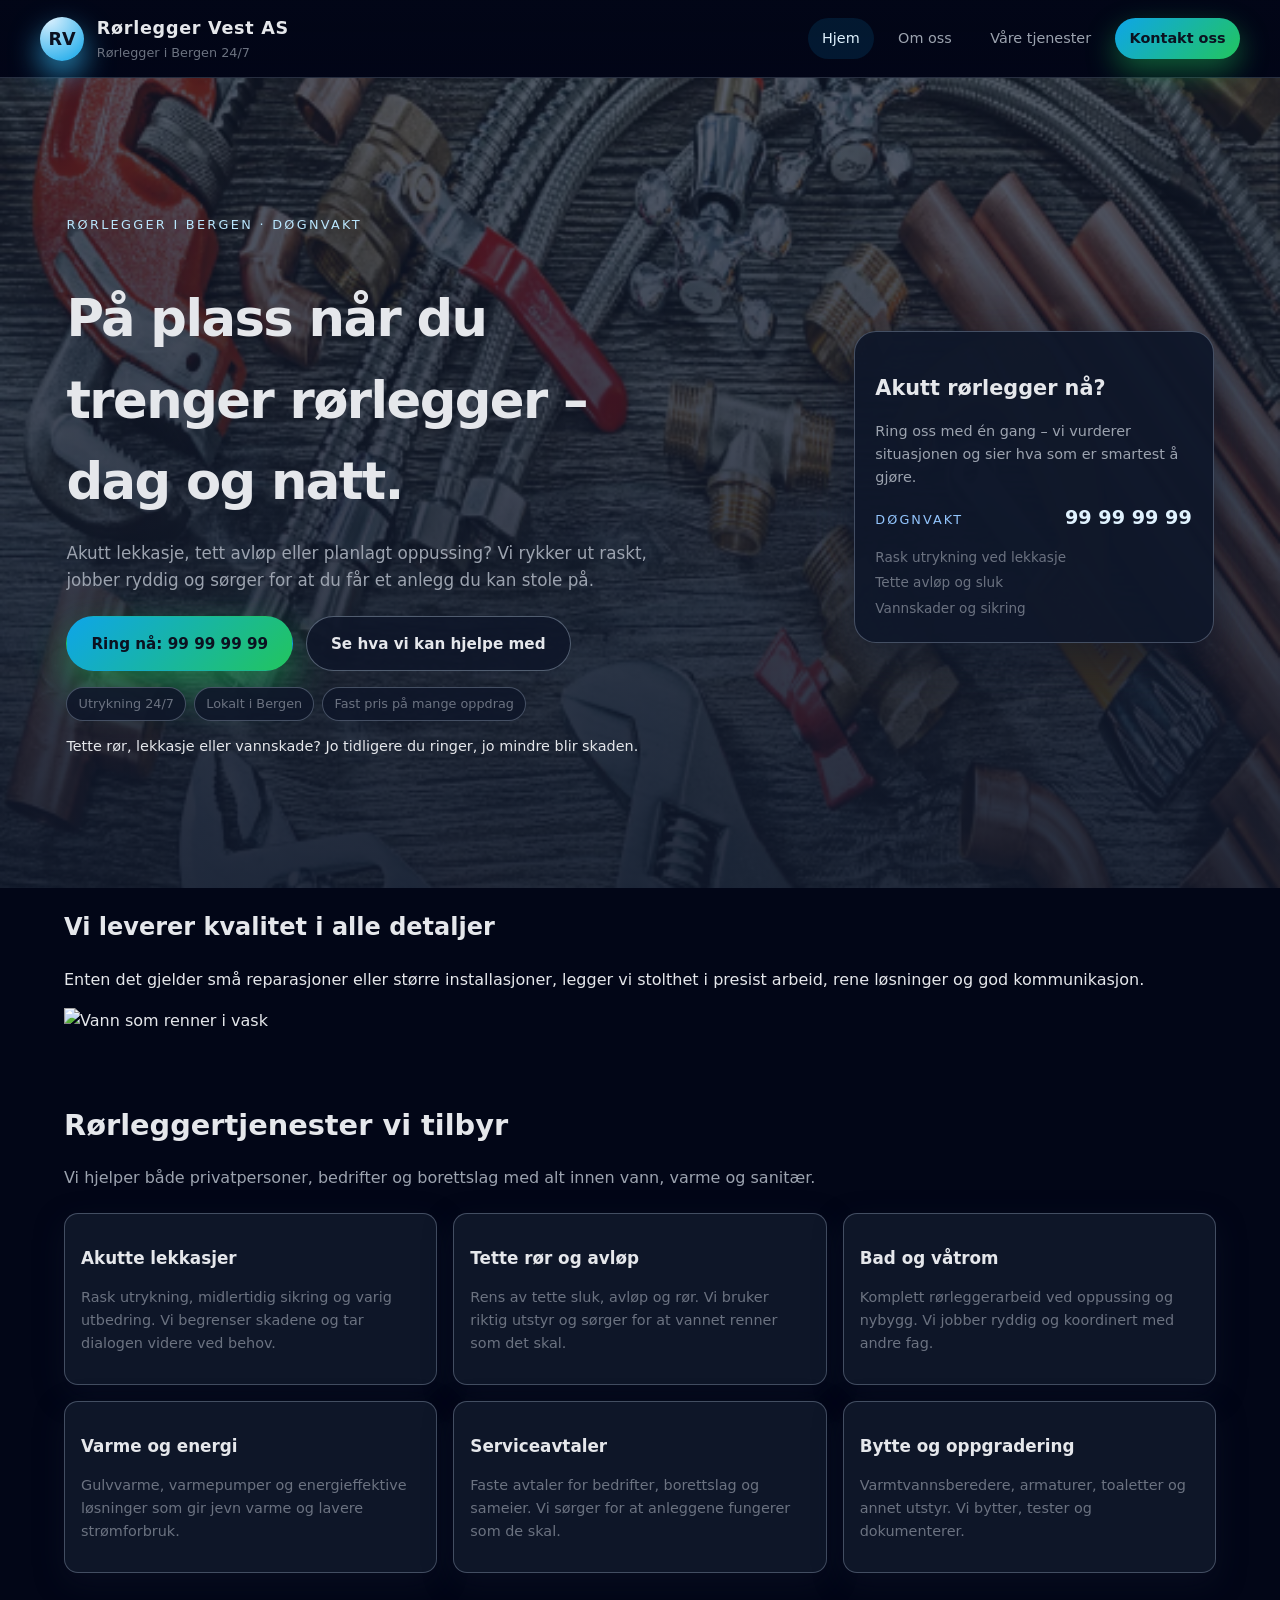
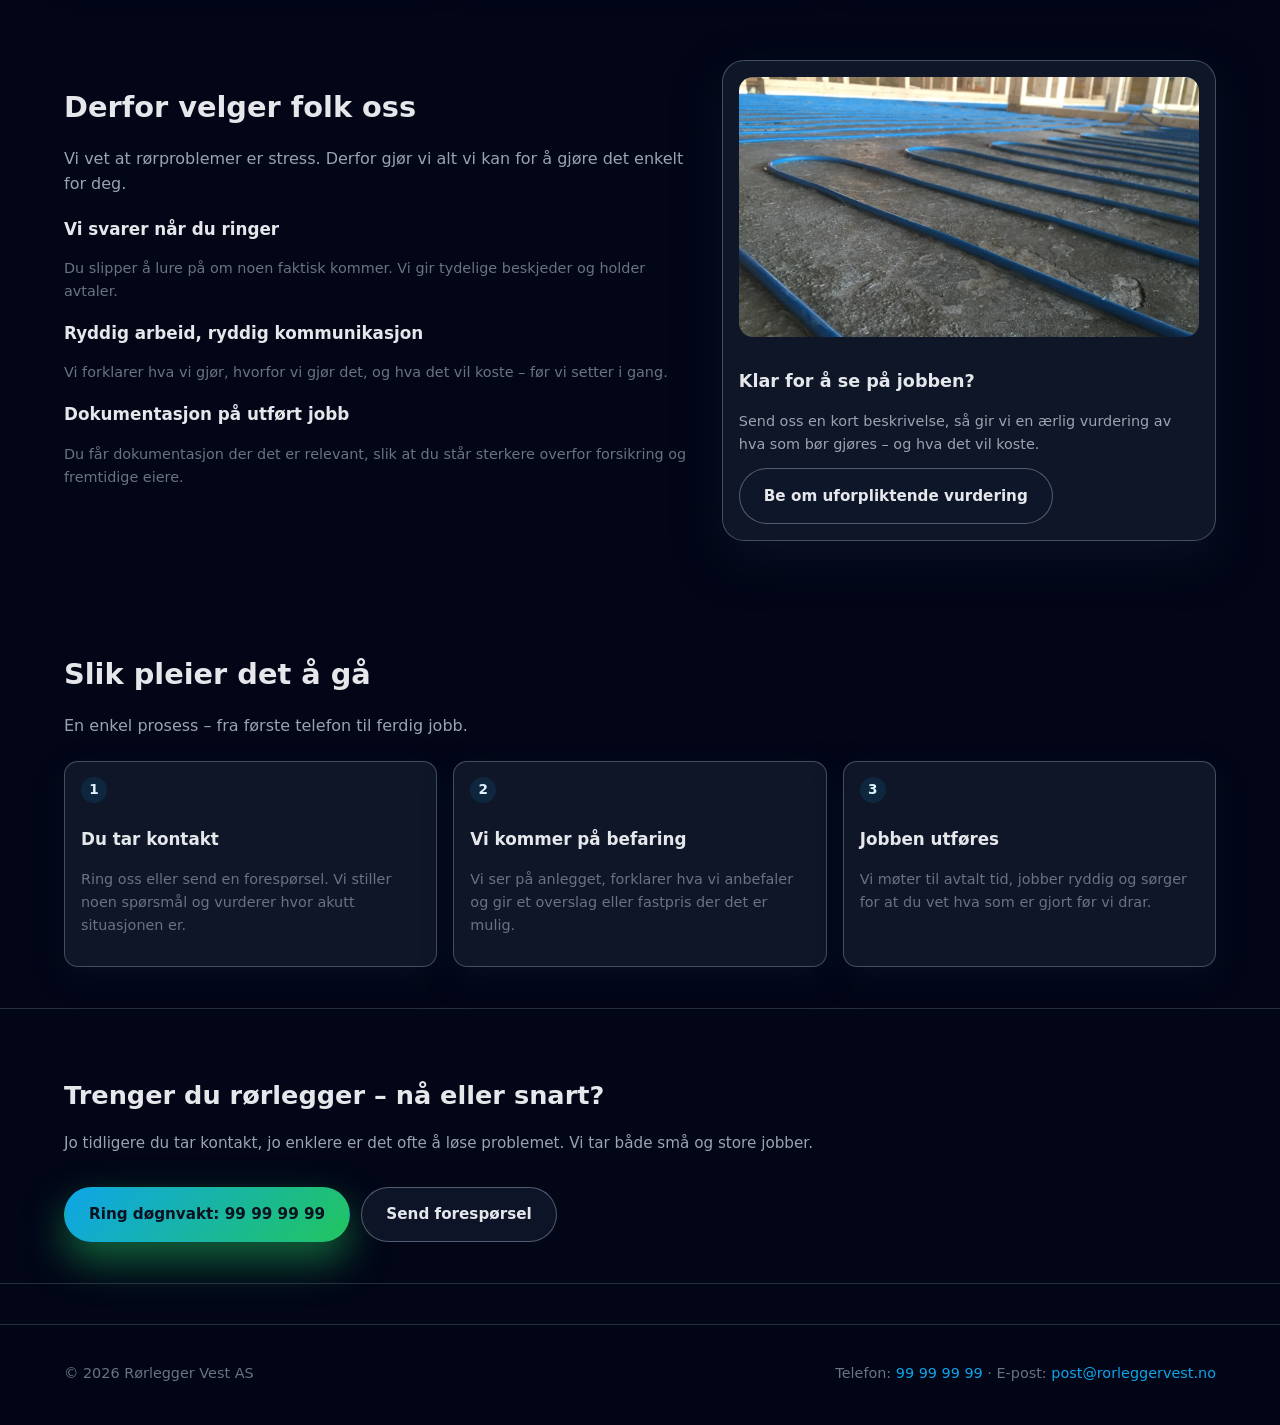
==== commit dd63073b: "Add intro image section with text and image" ====
--- a/index.html
+++ b/index.html
@@ -79,6 +79,21 @@
       </div>
     </section>
 
+    <section class="intro-image-section">
+  <div class="container intro-image-inner">
+    <div class="intro-text fade-up">
+      <h2>Vi leverer kvalitet i alle detaljer</h2>
+      <p>
+        Enten det gjelder små reparasjoner eller større installasjoner, legger vi stolthet i presist arbeid, rene løsninger og god kommunikasjon.
+      </p>
+    </div>
+
+    <div class="intro-image fade-up">
+      <img src="img/vask-vann.jpg" alt="Vann som renner i vask">
+    </div>
+  </div>
+</section>
+
     <!-- Tjenester -->
     <section id="tjenester" class="section section-services">
       <div class="container">
--- a/css/style.css
+++ b/css/style.css
@@ -1,7 +1,3 @@
-/* =========================
-   DESIGN SYSTEM
-========================= */
-
 :root {
   --max-width: 1200px;
   --page-padding: 1.5rem;
@@ -28,9 +24,7 @@
   --font-family: system-ui, -apple-system, "SF Pro Text", "Segoe UI", Roboto, sans-serif;
 }
 
-/* =========================
-   RESET / BASE
-========================= */
+/* RESET / BASE */
 
 *,
 *::before,
@@ -57,19 +51,13 @@
   display: block;
 }
 
-/* =========================
-   LAYOUT
-========================= */
-
 .container {
   max-width: var(--max-width);
   margin: 0 auto;
   padding: 0 var(--page-padding);
 }
 
-/* =========================
-   HEADER & NAV
-========================= */
+/* HEADER & NAV */
 
 .site-header {
   position: sticky;
@@ -93,7 +81,6 @@
   padding: 0.9rem 0;
 }
 
-/* Logo */
 .logo {
   display: flex;
   align-items: center;
@@ -130,7 +117,6 @@
   color: var(--text-soft);
 }
 
-/* Nav desktop */
 .main-nav {
   display: flex;
 }
@@ -177,30 +163,28 @@
   transform: translateY(-1px) scale(1.01);
 }
 
-/* Hamburger */
 .nav-toggle {
   display: none;
-  background: none;
-  border: none;
-  cursor: pointer;
-  padding: 0.35rem;
-  border-radius: 999px;
-  transition: background 0.15s ease;
+  flex-direction: column;
+  justify-content: center;
+  gap: 5px;
+  width: 40px;
+  height: 40px;
+  background: rgba(15, 23, 42, 0.9);
+  border-radius: 8px;
+  border: 1px solid rgba(148, 163, 184, 0.4);
 }
 
 .nav-toggle span {
   display: block;
-  width: 22px;
-  height: 2px;
-  border-radius: 999px;
+  width: 24px;
+  height: 3px;
   background: #e5e7eb;
-  margin: 4px 0;
-  transition: transform 0.18s ease, opacity 0.18s ease;
-}
-
-/* =========================
-   HERO
-========================= */
+  border-radius: 3px;
+}
+
+
+/* HERO */
 
 .hero {
   position: relative;
@@ -208,6 +192,9 @@
   display: flex;
   align-items: center;
   padding: 3.5rem 0 3rem;
+}
+
+.hero--home {
   background-image: url("../img/hero-rorlegger.jpg");
   background-size: cover;
   background-position: center;
@@ -229,14 +216,13 @@
   position: relative;
   z-index: 2;
   display: grid;
-  grid-template-columns: minmax(0, 1.1fr) minmax(0, 1.2fr);
+  grid-template-columns: minmax(0, 1.4fr) minmax(0, 1.1fr);
   gap: 2.5rem;
   align-items: center;
 }
 
-/* Stor brand-blokk */
-.hero-brand {
-  max-width: 520px;
+.hero-left {
+  max-width: 620px;
 }
 
 .hero-kicker {
@@ -248,21 +234,10 @@
 }
 
 .hero-title {
-  font-size: clamp(2.6rem, 4vw, 3.6rem);
+  font-size: clamp(2.4rem, 4vw, 3.4rem);
   font-weight: 800;
   letter-spacing: -0.03em;
-  margin-bottom: 0.3rem;
-}
-
-.hero-subtitle {
-  font-size: 1.2rem;
-  color: #e5e7eb;
-  margin-bottom: 1rem;
-}
-
-/* Hero content */
-.hero-content {
-  max-width: 560px;
+  margin-bottom: 0.6rem;
 }
 
 .hero-lead {
@@ -278,19 +253,13 @@
   margin-bottom: 1rem;
 }
 
-.hero-note {
-  font-size: 0.9rem;
-  color: #e5e7eb;
-  margin-bottom: 0.9rem;
-}
-
 .hero-badges {
   list-style: none;
   display: flex;
   flex-wrap: wrap;
   gap: 0.5rem;
   padding: 0;
-  margin: 0;
+  margin: 0 0 0.7rem;
 }
 
 .hero-badges li {
@@ -302,7 +271,71 @@
   background: rgba(15, 23, 42, 0.9);
 }
 
-/* Buttons */
+.hero-note {
+  font-size: 0.9rem;
+  color: #e5e7eb;
+}
+
+.hero-right {
+  display: flex;
+  justify-content: flex-end;
+}
+
+.hero-info-card {
+  background: rgba(15, 23, 42, 0.96);
+  border-radius: var(--radius-lg);
+  border: 1px solid rgba(148, 163, 184, 0.4);
+  box-shadow: var(--shadow-soft);
+  padding: 1.4rem 1.3rem;
+  max-width: 360px;
+}
+
+.hero-info-card h2 {
+  font-size: 1.3rem;
+  margin-bottom: 0.4rem;
+}
+
+.hero-info-card p {
+  font-size: 0.9rem;
+  color: var(--text-muted);
+  margin-bottom: 0.9rem;
+}
+
+.hero-info-contact {
+  display: flex;
+  align-items: baseline;
+  justify-content: space-between;
+  margin-bottom: 0.8rem;
+}
+
+.hero-phone-label {
+  font-size: 0.8rem;
+  text-transform: uppercase;
+  letter-spacing: 0.16em;
+  color: #93c5fd;
+}
+
+.hero-phone-number {
+  font-size: 1.2rem;
+  font-weight: 700;
+  color: #e0f2fe;
+  text-decoration: none;
+}
+
+.hero-info-list {
+  list-style: none;
+  padding: 0;
+  margin: 0;
+  font-size: 0.85rem;
+  color: var(--text-soft);
+}
+
+.hero-info-list li + li {
+  margin-top: 0.25rem;
+}
+
+/* BUTTONS */
+
 .btn {
   display: inline-flex;
   align-items: center;
@@ -351,9 +384,7 @@
   border-color: var(--accent);
 }
 
-/* =========================
-   SEKSJON: TJENESTER
-========================= */
+/* SECTIONS */
 
 .section {
   padding: 2.8rem 0 2.6rem;
@@ -369,24 +400,17 @@
   font-size: 1rem;
 }
 
-.section-inner {
-  display: flex;
-  flex-direction: column;
-  gap: 1.8rem;
-}
-
-.services-layout {
-  display: grid;
-  grid-template-columns: minmax(0, 1.4fr) minmax(0, 1.1fr);
-  gap: 1.6rem;
-  align-items: stretch;
-}
-
-/* Grid med kort */
+/* Tjenester */
+
+.section-services {
+  background: radial-gradient(circle at top, #020617 0, #020617 45%, #020617 100%);
+}
+
 .services-grid {
   display: grid;
-  grid-template-columns: repeat(2, minmax(0, 1fr));
+  grid-template-columns: repeat(3, minmax(0, 1fr));
   gap: 1rem;
+  margin-top: 1.4rem;
 }
 
 .service-card {
@@ -407,8 +431,40 @@
   color: var(--text-soft);
 }
 
-/* Sideblokk med bilde + tekst */
-.services-aside {
+/* Hvorfor velge oss */
+
+.section-why {
+  background: #020617;
+}
+
+.why-layout {
+  display: grid;
+  grid-template-columns: minmax(0, 1.4fr) minmax(0, 1.1fr);
+  gap: 1.8rem;
+  align-items: stretch;
+}
+
+.why-list {
+  list-style: none;
+  padding: 0;
+  margin: 1.2rem 0 0;
+}
+
+.why-list li + li {
+  margin-top: 0.9rem;
+}
+
+.why-list h3 {
+  font-size: 1.05rem;
+  margin-bottom: 0.2rem;
+}
+
+.why-list p {
+  font-size: 0.9rem;
+  color: var(--text-soft);
+}
+
+.why-aside {
   background: rgba(15, 23, 42, 0.96);
   border-radius: var(--radius-lg);
   border: 1px solid rgba(148, 163, 184, 0.4);
@@ -419,31 +475,106 @@
   gap: 0.8rem;
 }
 
-.services-image {
+.why-image {
   border-radius: var(--radius-md);
   overflow: hidden;
 }
 
-.services-image img {
+.why-image img {
   width: 100%;
-  height: auto;
+  height: 260px;
   object-fit: cover;
 }
 
-.services-aside-text h3 {
+.why-aside-card h3 {
   font-size: 1.1rem;
   margin-bottom: 0.4rem;
 }
 
-.services-aside-text p {
+.why-aside-card p {
   font-size: 0.9rem;
   color: var(--text-muted);
   margin-bottom: 0.8rem;
 }
 
-/* =========================
-   FOOTER
-========================= */
+/* Prosess */
+
+.section-process {
+  background: radial-gradient(circle at top, #020617 0, #020617 45%, #020617 100%);
+}
+
+.process-steps {
+  display: grid;
+  grid-template-columns: repeat(3, minmax(0, 1fr));
+  gap: 1rem;
+  margin-top: 1.4rem;
+}
+
+.process-step {
+  background: rgba(15, 23, 42, 0.96);
+  border-radius: var(--radius-md);
+  padding: 0.9rem 1rem;
+  border: 1px solid rgba(148, 163, 184, 0.4);
+  box-shadow: var(--shadow-subtle);
+}
+
+.process-number {
+  display: inline-flex;
+  align-items: center;
+  justify-content: center;
+  width: 26px;
+  height: 26px;
+  border-radius: 999px;
+  background: var(--accent-soft);
+  color: #e0f2fe;
+  font-size: 0.85rem;
+  font-weight: 600;
+  margin-bottom: 0.4rem;
+}
+
+.process-step h3 {
+  font-size: 1.05rem;
+  margin-bottom: 0.3rem;
+}
+
+.process-step p {
+  font-size: 0.9rem;
+  color: var(--text-soft);
+}
+
+/* CTA */
+
+.section-cta {
+  background: #020617;
+  border-top: 1px solid rgba(148, 163, 184, 0.25);
+  border-bottom: 1px solid rgba(148, 163, 184, 0.25);
+}
+
+.cta-inner {
+  display: flex;
+  flex-wrap: wrap;
+  gap: 1rem 2rem;
+  align-items: center;
+  justify-content: space-between;
+}
+
+.cta-text h2 {
+  font-size: 1.6rem;
+  margin-bottom: 0.3rem;
+}
+
+.cta-text p {
+  font-size: 0.95rem;
+  color: var(--text-muted);
+}
+
+.cta-actions {
+  display: flex;
+  flex-wrap: wrap;
+  gap: 0.7rem;
+}
+
+/* FOOTER */
 
 .site-footer {
   border-top: 1px solid rgba(148, 163, 184, 0.25);
@@ -467,9 +598,7 @@
   text-decoration: none;
 }
 
-/* =========================
-   RESPONSIVE
-========================= */
+/* RESPONSIVE */
 
 @media (max-width: 960px) {
   .hero-inner {
@@ -477,13 +606,16 @@
     gap: 2rem;
   }
 
-  .hero-brand,
-  .hero-content {
-    max-width: 100%;
-  }
-
-  .services-layout {
+  .hero-right {
+    justify-content: flex-start;
+  }
+
+  .why-layout {
     grid-template-columns: minmax(0, 1fr);
+  }
+
+  .process-steps {
+    grid-template-columns: repeat(2, minmax(0, 1fr));
   }
 }
 
@@ -536,6 +668,10 @@
   }
 
   .services-grid {
+    grid-template-columns: repeat(2, minmax(0, 1fr));
+  }
+
+  .process-steps {
     grid-template-columns: minmax(0, 1fr);
   }
 
@@ -554,4 +690,219 @@
     flex-direction: column;
     align-items: stretch;
   }
-}
+
+  .services-grid {
+    grid-template-columns: minmax(0, 1fr);
+  }
+}
+/* =========================
+   OM OSS – PAGE LAYOUT
+========================= */
+
+.about-section {
+  padding: 3rem 0 3rem;
+}
+
+.about-layout {
+  display: grid;
+  grid-template-columns: minmax(0, 1fr) minmax(0, 1fr);
+  gap: 2rem;
+  align-items: center;
+}
+
+.about-image {
+  border-radius: var(--radius-lg);
+  overflow: hidden;
+  box-shadow: var(--shadow-soft);
+}
+
+.about-image img {
+  width: 100%;
+  height: 380px;
+  object-fit: cover;
+}
+
+.about-text h2 {
+  font-size: 1.8rem;
+  margin-bottom: 0.6rem;
+}
+
+.about-text h3 {
+  font-size: 1.2rem;
+  margin-top: 1.4rem;
+  margin-bottom: 0.4rem;
+}
+
+.about-text p {
+  color: var(--text-muted);
+  font-size: 1rem;
+  line-height: 1.6;
+}
+
+.about-list {
+  list-style: none;
+  padding: 0;
+  margin: 0 0 1.4rem;
+}
+
+.about-list li {
+  margin-bottom: 0.4rem;
+  color: var(--text-soft);
+  font-size: 0.95rem;
+}
+/* =========================
+   TJENESTER – PAGE LAYOUT
+========================= */
+
+.services-section {
+  padding: 3rem 0 3rem;
+}
+
+.services-layout {
+  display: grid;
+  grid-template-columns: minmax(0, 1fr) minmax(0, 1fr);
+  gap: 2rem;
+  align-items: start;
+}
+
+.services-image {
+  border-radius: var(--radius-lg);
+  overflow: hidden;
+  box-shadow: var(--shadow-soft);
+}
+
+.services-image img {
+  width: 100%;
+  height: 380px;
+  object-fit: cover;
+}
+
+.services-text h2 {
+  font-size: 1.8rem;
+  margin-bottom: 0.6rem;
+}
+
+.services-text p {
+  color: var(--text-muted);
+  font-size: 1rem;
+  margin-bottom: 1rem;
+}
+
+.services-list {
+  list-style: none;
+  padding: 0;
+  margin: 0 0 1.4rem;
+}
+
+.services-list li {
+  margin-bottom: 1.2rem;
+}
+
+.services-list h3 {
+  font-size: 1.1rem;
+  margin-bottom: 0.2rem;
+}
+
+.services-list p {
+  font-size: 0.95rem;
+  color: var(--text-soft);
+}
+
+/* Mobil */
+@media (max-width: 768px) {
+  .services-layout {
+    grid-template-columns: minmax(0, 1fr);
+  }
+
+  .services-image img {
+    height: 260px;
+  }
+
+  .about-layout {
+    grid-template-columns: minmax(0, 1fr);
+  }
+
+  .about-image img {
+    height: 260px;
+  }
+}
+@media (max-width: 600px) {
+  .hero--home {
+    background-position: top;
+    background-size: contain;
+    background-repeat: no-repeat;
+    min-height: 70vh;
+  }
+
+  .hero-overlay {
+    background: linear-gradient(
+      to bottom,
+      rgba(15, 23, 42, 0.85),
+      rgba(15, 23, 42, 0.95)
+    );
+  }
+}
+/* =========================
+   KONTAKT – PAGE LAYOUT
+========================= */
+
+.contact-section {
+  padding: 3rem 0 3rem;
+}
+
+.contact-layout {
+  display: grid;
+  grid-template-columns: minmax(0, 1fr) minmax(0, 1fr);
+  gap: 2rem;
+}
+
+.contact-info h2,
+.contact-form h2 {
+  font-size: 1.6rem;
+  margin-bottom: 0.6rem;
+}
+
+.contact-list {
+  list-style: none;
+  padding: 0;
+  margin: 1rem 0;
+}
+
+.contact-list li {
+  margin-bottom: 0.5rem;
+  color: var(--text-soft);
+}
+
+.contact-form form {
+  display: flex;
+  flex-direction: column;
+  gap: 0.8rem;
+}
+
+.contact-form input,
+.contact-form textarea {
+  width: 100%;
+  padding: 0.8rem;
+  border-radius: var(--radius-md);
+  border: 1px solid rgba(148, 163, 184, 0.4);
+  background: rgba(15, 23, 42, 0.9);
+  color: var(--text-main);
+}
+
+@media (max-width: 768px) {
+  .contact-layout {
+    grid-template-columns: minmax(0, 1fr);
+  }
+}
+/* Skjul hamburger på PC */
+.nav-toggle {
+  display: none !important;
+}
+
+/* Vis hamburger kun på mobil */
+@media (max-width: 768px) {
+  .nav-toggle {
+    display: inline-flex !important;
+  }
+}
+
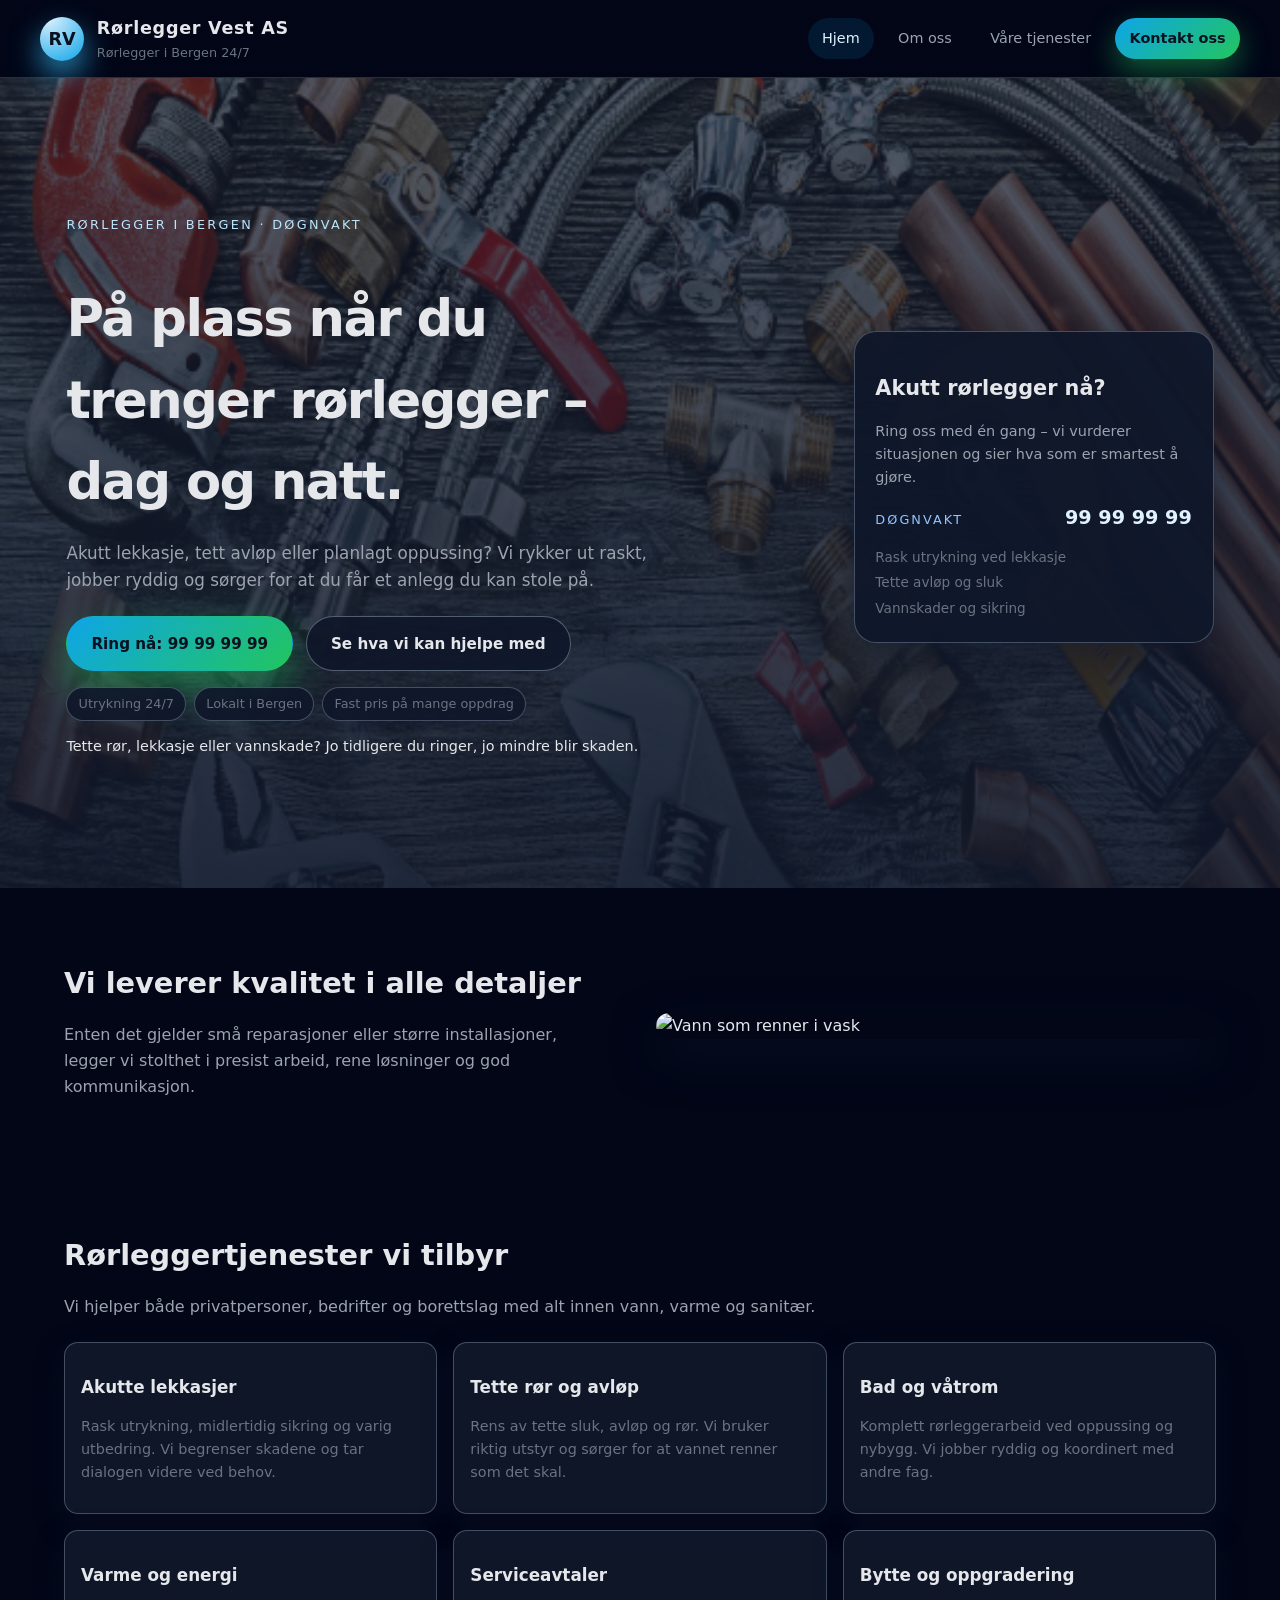
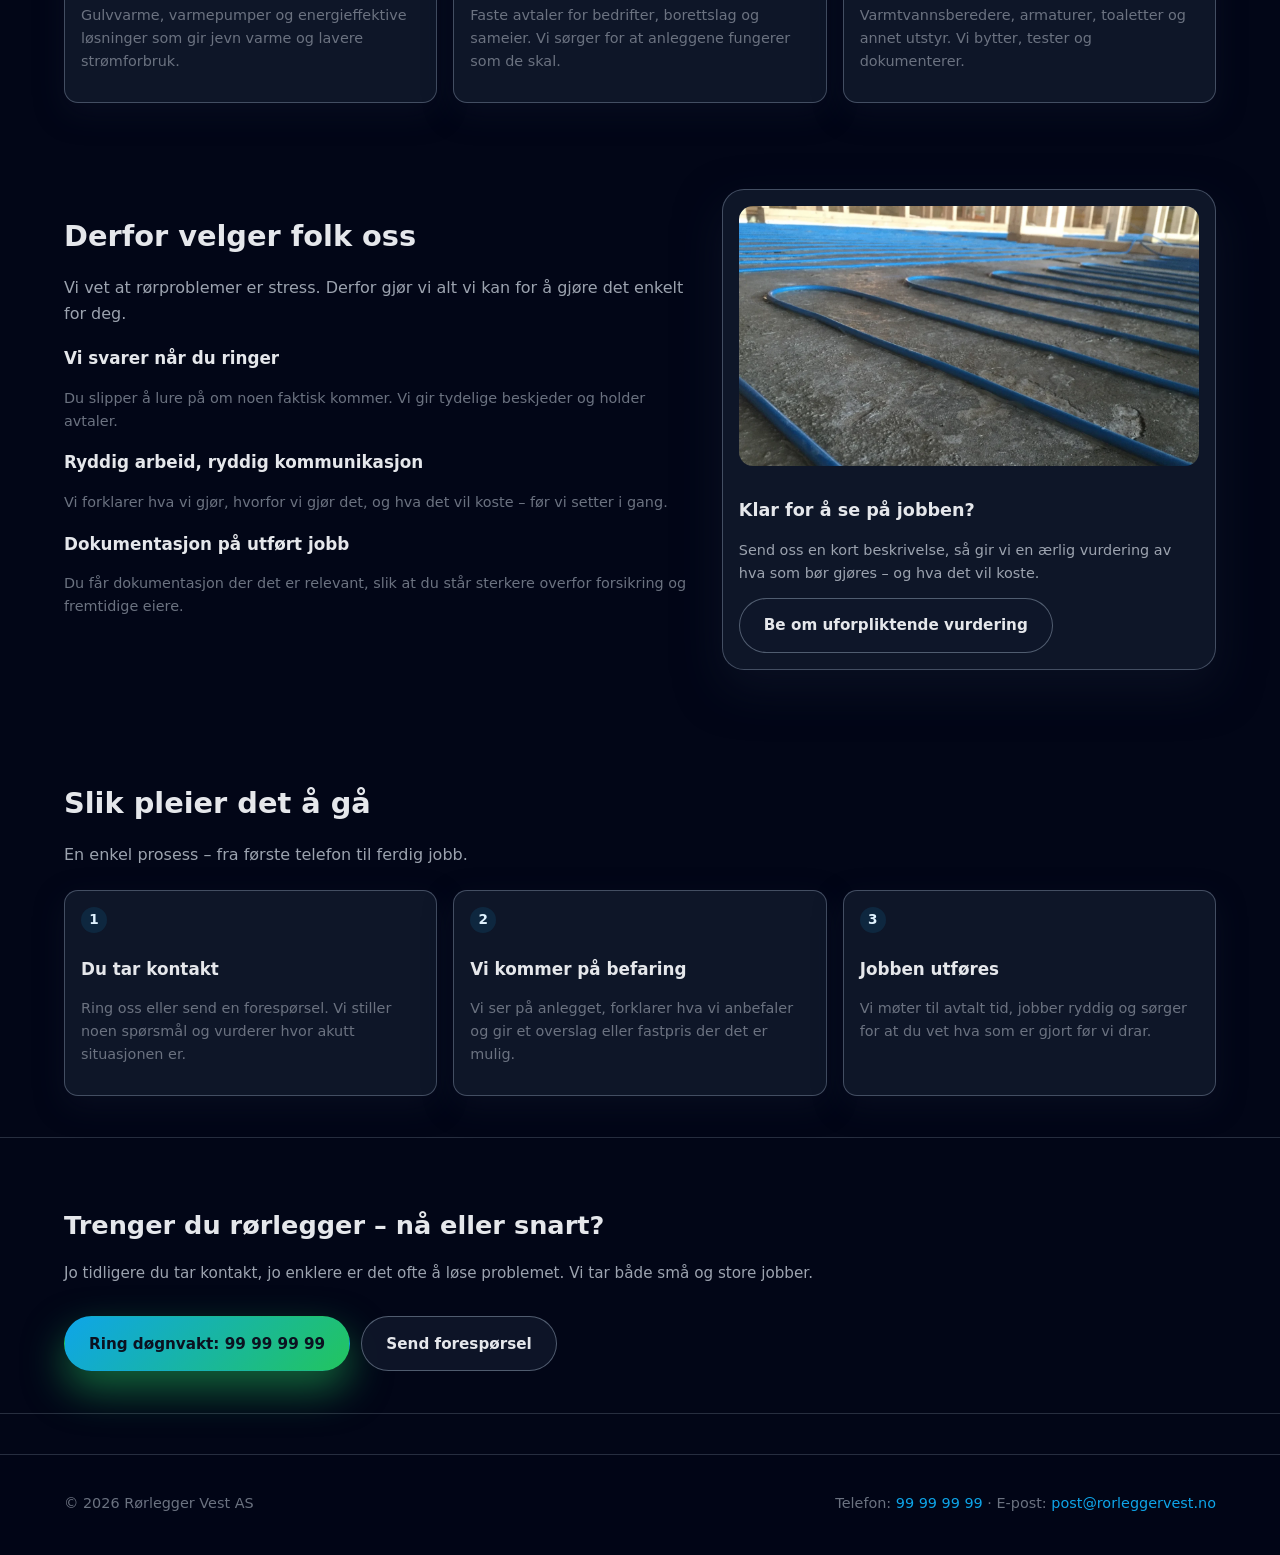
==== commit debde54e: "Update index.html" ====
--- a/index.html
+++ b/index.html
@@ -254,5 +254,20 @@
       });
     })();
   </script>
+
+  <script>
+document.addEventListener("DOMContentLoaded", () => {
+  const observer = new IntersectionObserver((entries) => {
+    entries.forEach(entry => {
+      if (entry.isIntersecting) {
+        entry.target.classList.add("visible");
+      }
+    });
+  }, { threshold: 0.2 });
+
+  document.querySelectorAll(".fade-up").forEach(el => observer.observe(el));
+});
+</script>
+
 </body>
 </html>
--- a/css/style.css
+++ b/css/style.css
@@ -894,6 +894,49 @@
     grid-template-columns: minmax(0, 1fr);
   }
 }
+/* Intro image section */
+.intro-image-section {
+  padding: 3rem 0 3rem;
+}
+
+.intro-image-inner {
+  display: grid;
+  grid-template-columns: minmax(0, 1fr) minmax(0, 1fr);
+  gap: 2rem;
+  align-items: center;
+}
+
+.intro-text h2 {
+  font-size: 1.8rem;
+  margin-bottom: 0.6rem;
+}
+
+.intro-text p {
+  font-size: 1rem;
+  color: var(--text-muted);
+  max-width: 520px;
+}
+
+.intro-image img {
+  width: 100%;
+  height: auto;
+  border-radius: var(--radius-lg);
+  box-shadow: var(--shadow-soft);
+  object-fit: cover;
+}
+
+/* Mobil */
+@media (max-width: 768px) {
+  .intro-image-inner {
+    grid-template-columns: minmax(0, 1fr);
+  }
+
+  .intro-image img {
+    height: 260px;
+    object-fit: cover;
+  }
+}
+
 /* Skjul hamburger på PC */
 .nav-toggle {
   display: none !important;
@@ -905,4 +948,15 @@
     display: inline-flex !important;
   }
 }
-
+/* Scroll animation */
+.fade-up {
+  opacity: 0;
+  transform: translateY(30px);
+  transition: opacity 0.6s ease, transform 0.6s ease;
+}
+
+.fade-up.visible {
+  opacity: 1;
+  transform: translateY(0);
+}
+
